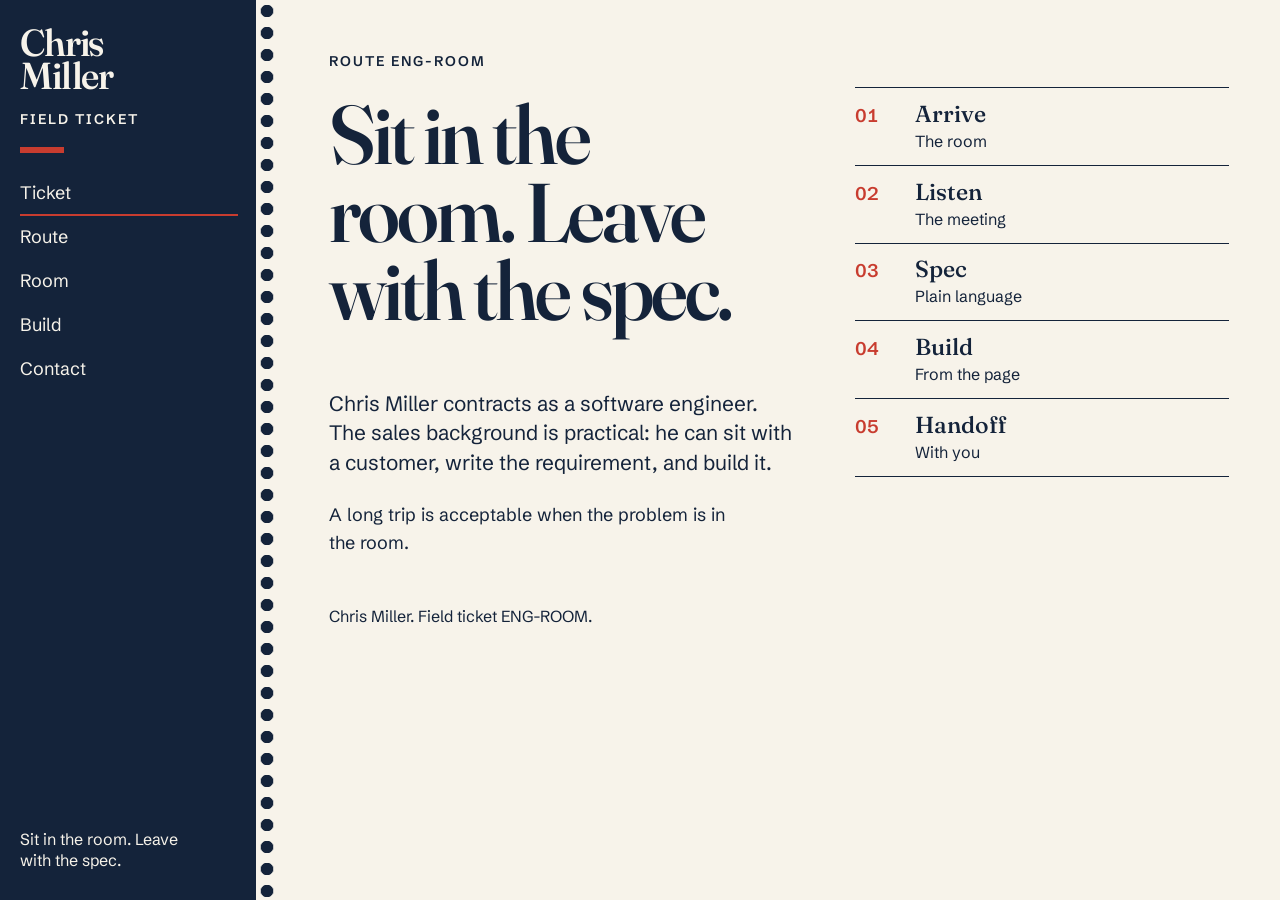
==== index.html @ 81f51521 "Add the field ticket site for Chris Miller. The engagement route is the spine: arrive, listen, spec," ====
<!DOCTYPE html>
<html lang="en">
<head>
  <meta charset="utf-8">
  <meta name="viewport" content="width=device-width, initial-scale=1">
  <title>Chris Miller, field ticket</title>
  <meta name="description" content="Chris Miller, software engineering contractor. Sit in the room. Leave with the spec.">
  <meta name="theme-color" content="#f7f3ea">
  <link rel="icon" href="favicon.svg" type="image/svg+xml">
  <link rel="preload" href="fonts/fraunces.woff2" as="font" type="font/woff2" crossorigin>
  <link rel="stylesheet" href="site.css">
  <script>document.documentElement.classList.add("js");</script>
</head>
<body>
  <a class="skip" href="#ticket-body">Skip to ticket</a>
  <div class="ticket">
    <header class="stub">
      <p class="carrier">Chris Miller</p>
      <button class="menu-button" type="button" data-menu aria-expanded="false" aria-controls="site-nav">Menu</button>
      <p class="ticket-class">Field ticket</p>
      <div class="route-mark" aria-hidden="true"></div>
      <nav id="site-nav" class="site-nav" data-nav aria-label="Pages">
        <a href="index.html" aria-current="page">Ticket</a>
        <a href="route.html">Route</a>
        <a href="room.html">Room</a>
        <a href="build.html">Build</a>
        <a href="contact.html">Contact</a>
      </nav>
      <p class="stub-foot">Sit in the room. Leave with the spec.</p>
    </header>
    <div class="perf" aria-hidden="true"></div>
    <main id="ticket-body" class="ticket-body" tabindex="-1">
      <div class="frame">
        <p class="kicker">Route ENG-ROOM</p>
        <div class="opening">
          <h1>Sit in the room. Leave with the spec.</h1>
          <p class="deck">Chris Miller contracts as a software engineer. The sales background is practical: he can sit with a customer, write the requirement, and build it.</p>
          <ol class="stops">
            <li>
              <a href="route.html#arrive">
                <span class="num">01</span>
                <span class="name">Arrive</span>
                <span class="where">The room</span>
              </a>
            </li>
            <li>
              <a href="route.html#listen">
                <span class="num">02</span>
                <span class="name">Listen</span>
                <span class="where">The meeting</span>
              </a>
            </li>
            <li>
              <a href="route.html#spec">
                <span class="num">03</span>
                <span class="name">Spec</span>
                <span class="where">Plain language</span>
              </a>
            </li>
            <li>
              <a href="route.html#build">
                <span class="num">04</span>
                <span class="name">Build</span>
                <span class="where">From the page</span>
              </a>
            </li>
            <li>
              <a href="route.html#handoff">
                <span class="num">05</span>
                <span class="name">Handoff</span>
                <span class="where">With you</span>
              </a>
            </li>
          </ol>
        </div>
        <p class="note">A long trip is acceptable when the problem is in the room.</p>
        <p class="end">Chris Miller. Field ticket ENG-ROOM.</p>
      </div>
    </main>
  </div>
  <script src="site.js"></script>
</body>
</html>
---- site.css ----
@font-face {
  font-family: "Fraunces";
  font-style: normal;
  font-weight: 500 600;
  font-display: swap;
  src: url("fonts/fraunces.woff2") format("woff2");
}

@font-face {
  font-family: "Schibsted Grotesk";
  font-style: normal;
  font-weight: 400 600;
  font-display: swap;
  src: url("fonts/schibsted-grotesk.woff2") format("woff2");
}

:root {
  --ink: #14233a;
  --paper: #f7f3ea;
  --signal: #c83c2f;
  --coupon: #efeadd;
  color-scheme: light;
}

*,
*::before,
*::after {
  box-sizing: border-box;
}

html {
  overflow-x: clip;
}

body {
  margin: 0;
  background: var(--paper);
  color: var(--ink);
  font-family: "Schibsted Grotesk", "Avenir Next", "Segoe UI", sans-serif;
  font-size: 1.125rem;
  font-weight: 400;
  line-height: 1.55;
}

:focus-visible {
  outline: 3px solid var(--signal);
  outline-offset: 3px;
}

::selection {
  background: var(--signal);
  color: var(--paper);
}

.skip {
  position: absolute;
  left: 0.75rem;
  top: 0.75rem;
  z-index: 4;
  transform: translateY(-150%);
  background: var(--paper);
  color: var(--ink);
  padding: 0.65rem 1rem;
  min-height: 44px;
}

.skip:focus {
  transform: translateY(0);
}

.ticket {
  display: grid;
  grid-template-columns: minmax(12.5rem, 16rem) 1.35rem minmax(0, 1fr);
  min-height: 100vh;
  min-height: 100dvh;
}

.stub {
  background: var(--ink);
  color: var(--paper);
  padding: 1.6rem 1.15rem 1.75rem 1.25rem;
  display: flex;
  flex-direction: column;
  min-width: 0;
}

.carrier {
  margin: 0;
  max-width: 6.2ch;
  font-family: Fraunces, "Iowan Old Style", Palatino, Georgia, serif;
  font-weight: 560;
  font-size: 2.35rem;
  line-height: 0.9;
  letter-spacing: -0.03em;
  font-variation-settings: "opsz" 72, "SOFT" 20, "WONK" 1;
}

.ticket-class {
  margin: 1rem 0 0;
  font-size: 0.875rem;
  font-weight: 600;
  letter-spacing: 0.14em;
  text-transform: uppercase;
}

/* Punches sit on the tear so the stub reads as a ticket, not a sidebar. */
.route-mark {
  width: 2.75rem;
  height: 0.4rem;
  margin: 1rem 0 1.15rem;
  background: var(--signal);
}

.menu-button {
  display: none;
  align-items: center;
  justify-content: center;
  min-height: 44px;
  min-width: 44px;
  padding: 0.4rem 0.85rem;
  border: 1px solid var(--paper);
  background: transparent;
  color: var(--paper);
  font: inherit;
  font-weight: 600;
  cursor: pointer;
}

.site-nav {
  display: flex;
  flex-direction: column;
}

.site-nav a {
  display: flex;
  align-items: center;
  min-height: 44px;
  color: var(--paper);
  text-decoration: none;
  border-bottom: 2px solid transparent;
}

.site-nav a:hover,
.site-nav a[aria-current="page"] {
  border-bottom-color: var(--signal);
}

.stub-foot {
  margin: auto 0 0;
  padding-top: 2rem;
  max-width: 18ch;
  font-size: 1rem;
  line-height: 1.35;
}

.perf {
  background-color: var(--paper);
  background-image: radial-gradient(circle at center, var(--ink) 6px, transparent 6.5px);
  background-size: 1.35rem 22px;
  background-repeat: repeat-y;
  background-position: center top;
}

.ticket-body {
  min-width: 0;
  padding: clamp(1.5rem, 4vw, 4.25rem);
}

.frame {
  max-width: 72rem;
}

.kicker {
  margin: 0 0 0.9rem;
  font-size: 0.875rem;
  font-weight: 600;
  letter-spacing: 0.14em;
  text-transform: uppercase;
}

h1,
h2,
.num,
.lines dt {
  font-family: Fraunces, "Iowan Old Style", Palatino, Georgia, serif;
  font-weight: 560;
  font-variation-settings: "opsz" 96, "SOFT" 30, "WONK" 1;
}

h1 {
  margin: 0;
  max-width: 12ch;
  font-size: clamp(2.8rem, 6.5vw, 6rem);
  line-height: 0.94;
  letter-spacing: -0.035em;
  text-wrap: balance;
}

h2 {
  margin: 0 0 0.65rem;
  font-size: clamp(2rem, 4vw, 3rem);
  line-height: 1;
  letter-spacing: -0.03em;
}

.deck,
.prose p,
.lines dd,
.field,
.end,
.brief-out p {
  max-width: 65ch;
}

.deck {
  margin: 1.25rem 0 0;
  max-width: 36ch;
  font-size: 1.3rem;
  line-height: 1.4;
}

.opening {
  display: grid;
  grid-template-columns: minmax(0, 1.15fr) minmax(15rem, 0.9fr);
  gap: 2rem 3rem;
  align-items: end;
}

.opening h1 {
  grid-column: 1;
  grid-row: 1;
}

.opening .deck {
  grid-column: 1;
  grid-row: 2;
}

.opening .stops {
  grid-column: 2;
  grid-row: 1 / span 2;
}

.stops,
.timetable,
.lines {
  list-style: none;
  margin: 0;
  padding: 0;
}

.stops {
  border-top: 1px solid var(--ink);
}

.stops a {
  display: grid;
  grid-template-columns: 3rem minmax(0, 1fr);
  gap: 0.15rem 0.75rem;
  align-items: baseline;
  min-height: 44px;
  padding: 0.8rem 0 0.7rem;
  border-bottom: 1px solid var(--ink);
  color: inherit;
  text-decoration: none;
}

.stops .where {
  grid-column: 2;
  font-size: 1rem;
}

.num {
  margin: 0;
  color: var(--signal);
  font-family: "Schibsted Grotesk", sans-serif;
  font-weight: 600;
  font-size: 1.15rem;
  line-height: 1;
  letter-spacing: 0.04em;
  font-variant-numeric: lining-nums tabular-nums;
  font-variation-settings: normal;
}

.stops .name,
.timetable h2 {
  font-family: Fraunces, Georgia, serif;
}

.stops .name {
  font-size: 1.45rem;
  line-height: 1.1;
}

.note {
  margin: 1.5rem 0 0;
  max-width: 36ch;
}

.prose {
  margin-top: 1.5rem;
}

.prose p {
  margin: 0 0 1rem;
}

.timetable {
  margin-top: 2.25rem;
}

.timetable li {
  display: grid;
  grid-template-columns: 4.25rem minmax(0, 65ch);
  gap: 0.4rem 1.25rem;
  padding: 1.6rem 0;
  border-top: 1px solid var(--ink);
  scroll-margin-top: 1rem;
}

.hint {
  margin: 0.85rem 0 0;
  max-width: 65ch;
}

.with-quote {
  display: grid;
  grid-template-columns: minmax(0, 62ch) minmax(12rem, 18rem);
  gap: 1.5rem 3rem;
  align-items: start;
  margin-top: 1.75rem;
}

blockquote {
  margin: 2rem 0 0;
  padding: 0;
}

blockquote p {
  margin: 0;
  max-width: 14ch;
  font-family: Fraunces, Georgia, serif;
  font-size: clamp(1.85rem, 3vw, 2.7rem);
  font-weight: 560;
  line-height: 1.02;
  letter-spacing: -0.03em;
  font-variation-settings: "opsz" 80, "SOFT" 40, "WONK" 1;
}

.lines {
  margin-top: 2rem;
}

.lines div {
  display: grid;
  grid-template-columns: 8rem minmax(0, 48ch);
  gap: 0.75rem 1.25rem;
  align-items: baseline;
  padding: 0.95rem 0;
  border-top: 1px solid var(--ink);
}

.lines dt {
  margin: 0;
  font-size: 1.65rem;
}

.lines dd {
  margin: 0;
}

.brief-form {
  margin-top: 1.75rem;
  max-width: 46rem;
  border-top: 1px solid var(--ink);
}

.field {
  display: grid;
  grid-template-columns: 8.5rem minmax(0, 1fr);
  gap: 0.65rem 1rem;
  align-items: end;
  padding: 0.85rem 0 0.35rem;
  border-bottom: 1px solid var(--ink);
}

.field label {
  font-weight: 600;
}

.field-block {
  align-items: start;
}

.field-block label {
  padding-top: 0.7rem;
}

input,
textarea {
  width: 100%;
  min-height: 44px;
  margin: 0;
  padding: 0.55rem 0;
  border: 0;
  border-radius: 0;
  background: transparent;
  color: inherit;
  font: inherit;
}

textarea {
  min-height: 8.5rem;
  resize: vertical;
}

.submit {
  margin-top: 1.25rem;
  min-height: 44px;
  padding: 0.7rem 1.15rem;
  border: 0;
  background: var(--ink);
  color: var(--paper);
  font: inherit;
  font-weight: 600;
  cursor: pointer;
}

.submit:hover {
  background: var(--signal);
  color: var(--paper);
}

.brief-out {
  margin-top: 2rem;
  max-width: 65ch;
}

.brief-out h2 {
  font-size: 2rem;
}

.brief-out pre {
  margin: 0.5rem 0 0;
  padding: 1rem 1.1rem;
  max-width: 100%;
  background: var(--coupon);
  white-space: pre-wrap;
  overflow-wrap: anywhere;
  font-family: "Schibsted Grotesk", sans-serif;
  font-size: 1.05rem;
  line-height: 1.45;
}

.brief-out a {
  display: inline-flex;
  align-items: center;
  min-height: 44px;
  color: inherit;
}

.end {
  margin: 3rem 0 0;
  font-size: 1rem;
}

[hidden] {
  display: none !important;
}

@media (max-width: 900px) {
  .opening,
  .with-quote {
    grid-template-columns: 1fr;
  }

  .opening h1,
  .opening .deck,
  .opening .stops {
    grid-column: 1;
    grid-row: auto;
  }

  blockquote {
    margin-top: 0.5rem;
  }
}

@media (max-width: 760px) {
  .ticket {
    grid-template-columns: minmax(0, 1fr);
    grid-template-rows: auto 1.25rem auto;
  }

  .stub {
    display: grid;
    grid-template-columns: minmax(0, 1fr) auto;
    column-gap: 0.75rem;
    align-items: center;
    padding: 1rem 1rem 0.85rem;
  }

  .carrier {
    grid-column: 1;
    grid-row: 1;
    max-width: none;
    font-size: 2rem;
  }

  .js .menu-button {
    display: inline-flex;
    grid-column: 2;
    grid-row: 1;
  }

  .ticket-class,
  .route-mark,
  .site-nav,
  .stub-foot {
    grid-column: 1 / -1;
  }

  .ticket-class {
    margin-top: 0.35rem;
  }

  .route-mark {
    margin: 0.7rem 0 0.35rem;
  }

  .stub-foot {
    margin: 0.35rem 0 0.2rem;
    padding-top: 0;
    max-width: 36ch;
  }

  .js .site-nav {
    display: none;
  }

  .js .site-nav.is-open {
    display: flex;
    padding-bottom: 0.4rem;
  }

  .perf {
    height: 1.25rem;
    background-repeat: repeat-x;
    background-size: 22px 1.25rem;
  }

  .ticket-body {
    padding: 1.35rem 1.1rem 3rem;
  }
}

@media (max-width: 560px) {
  .timetable li,
  .lines div,
  .field {
    grid-template-columns: minmax(0, 1fr);
  }

  .field label {
    padding-top: 0;
  }

  .field-block label {
    padding-top: 0;
  }
}

@media (prefers-reduced-motion: reduce) {
  *,
  *::before,
  *::after {
    animation-duration: 0.01ms !important;
    animation-iteration-count: 1 !important;
    transition-duration: 0.01ms !important;
    scroll-behavior: auto !important;
  }
}
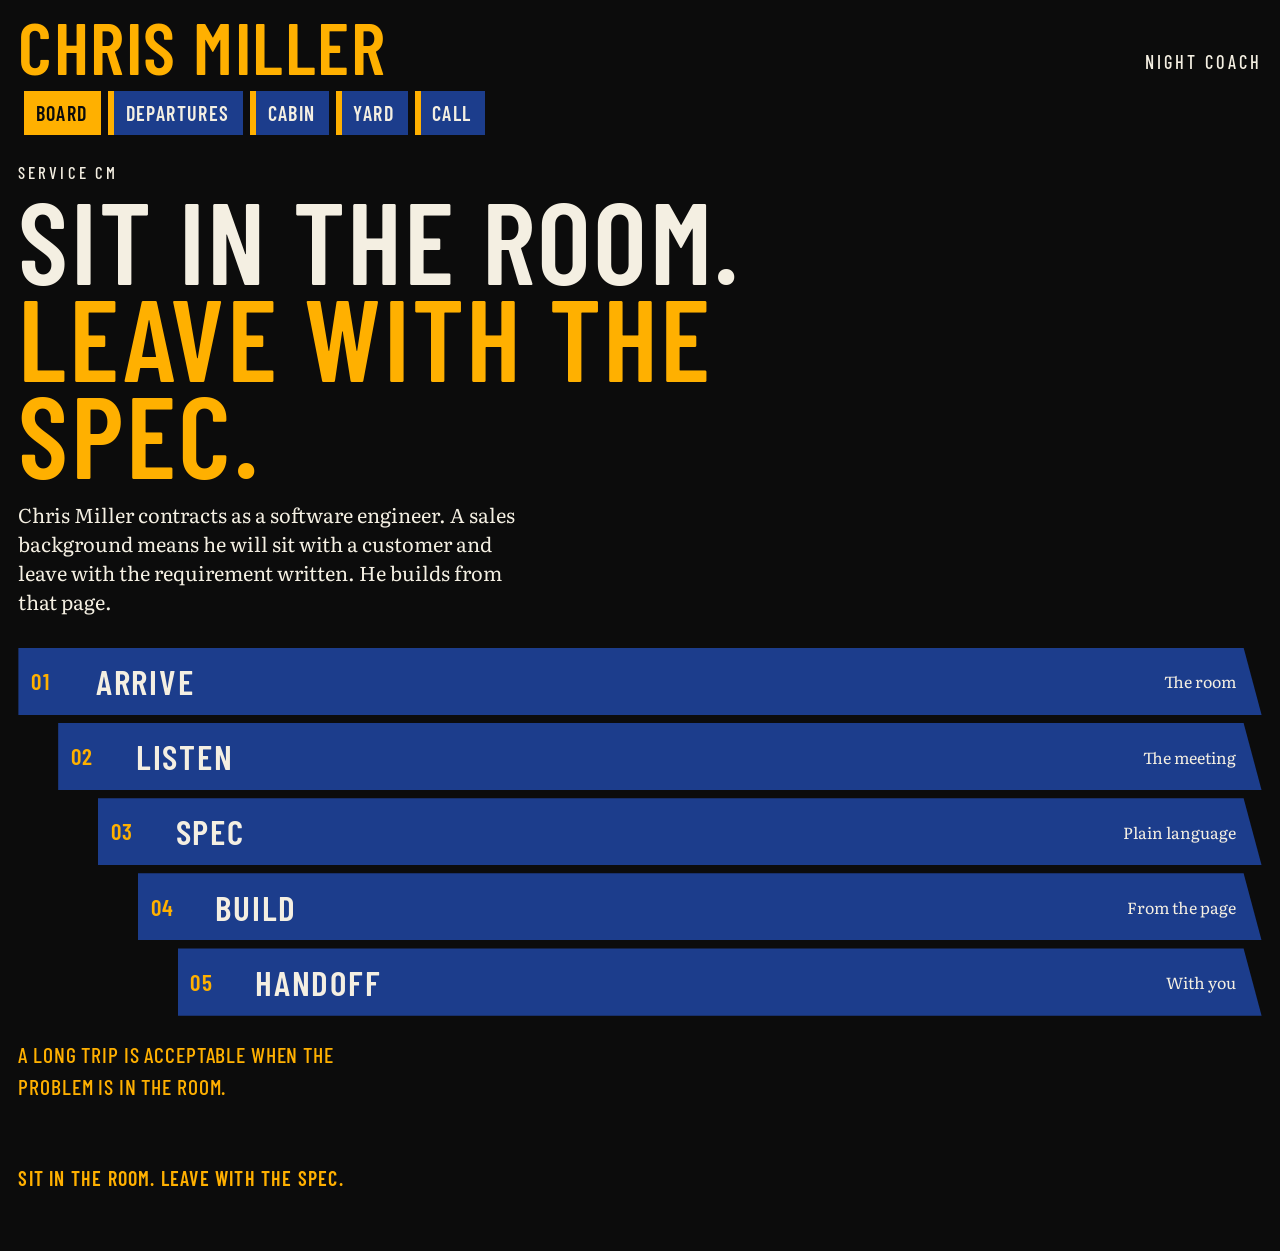
==== commit bd2a910d: "Replace the ticket with a night coach board. Sodium, cobalt, and black. The timetable steps on a dia" ====
--- a/index.html
+++ b/index.html
@@ -3,81 +3,79 @@
 <head>
   <meta charset="utf-8">
   <meta name="viewport" content="width=device-width, initial-scale=1">
-  <title>Chris Miller, field ticket</title>
+  <title>Chris Miller, night coach</title>
   <meta name="description" content="Chris Miller, software engineering contractor. Sit in the room. Leave with the spec.">
-  <meta name="theme-color" content="#f7f3ea">
+  <meta name="theme-color" content="#0c0c0c">
   <link rel="icon" href="favicon.svg" type="image/svg+xml">
-  <link rel="preload" href="fonts/fraunces.woff2" as="font" type="font/woff2" crossorigin>
+  <link rel="preload" href="fonts/barlow-condensed-600.woff2" as="font" type="font/woff2" crossorigin>
   <link rel="stylesheet" href="site.css">
   <script>document.documentElement.classList.add("js");</script>
 </head>
 <body>
-  <a class="skip" href="#ticket-body">Skip to ticket</a>
-  <div class="ticket">
-    <header class="stub">
-      <p class="carrier">Chris Miller</p>
+  <a class="skip" href="#board">Skip to the board</a>
+  <header class="blind">
+    <div class="blind-top">
+      <p class="operator">Chris Miller</p>
       <button class="menu-button" type="button" data-menu aria-expanded="false" aria-controls="site-nav">Menu</button>
-      <p class="ticket-class">Field ticket</p>
-      <div class="route-mark" aria-hidden="true"></div>
-      <nav id="site-nav" class="site-nav" data-nav aria-label="Pages">
-        <a href="index.html" aria-current="page">Ticket</a>
-        <a href="route.html">Route</a>
-        <a href="room.html">Room</a>
-        <a href="build.html">Build</a>
-        <a href="contact.html">Contact</a>
-      </nav>
-      <p class="stub-foot">Sit in the room. Leave with the spec.</p>
-    </header>
-    <div class="perf" aria-hidden="true"></div>
-    <main id="ticket-body" class="ticket-body" tabindex="-1">
-      <div class="frame">
-        <p class="kicker">Route ENG-ROOM</p>
-        <div class="opening">
-          <h1>Sit in the room. Leave with the spec.</h1>
-          <p class="deck">Chris Miller contracts as a software engineer. The sales background is practical: he can sit with a customer, write the requirement, and build it.</p>
-          <ol class="stops">
-            <li>
-              <a href="route.html#arrive">
-                <span class="num">01</span>
-                <span class="name">Arrive</span>
-                <span class="where">The room</span>
-              </a>
-            </li>
-            <li>
-              <a href="route.html#listen">
-                <span class="num">02</span>
-                <span class="name">Listen</span>
-                <span class="where">The meeting</span>
-              </a>
-            </li>
-            <li>
-              <a href="route.html#spec">
-                <span class="num">03</span>
-                <span class="name">Spec</span>
-                <span class="where">Plain language</span>
-              </a>
-            </li>
-            <li>
-              <a href="route.html#build">
-                <span class="num">04</span>
-                <span class="name">Build</span>
-                <span class="where">From the page</span>
-              </a>
-            </li>
-            <li>
-              <a href="route.html#handoff">
-                <span class="num">05</span>
-                <span class="name">Handoff</span>
-                <span class="where">With you</span>
-              </a>
-            </li>
-          </ol>
-        </div>
-        <p class="note">A long trip is acceptable when the problem is in the room.</p>
-        <p class="end">Chris Miller. Field ticket ENG-ROOM.</p>
-      </div>
-    </main>
-  </div>
+      <p class="coach">Night coach</p>
+    </div>
+    <nav id="site-nav" class="board-nav" data-nav aria-label="Pages">
+      <a href="index.html" aria-current="page">Board</a>
+      <a href="departures.html">Departures</a>
+      <a href="cabin.html">Cabin</a>
+      <a href="yard.html">Yard</a>
+      <a href="contact.html">Call</a>
+    </nav>
+  </header>
+  <main id="board" tabindex="-1">
+    <p class="service">Service CM</p>
+    <h1>
+      <span class="line">Sit in the room.</span>
+      <span class="line line-accent">Leave with the spec.</span>
+    </h1>
+    <p class="lead">Chris Miller contracts as a software engineer. A sales background means he will sit with a customer and leave with the requirement written. He builds from that page.</p>
+    <ol class="runs">
+      <li>
+        <a href="departures.html#arrive">
+          <span class="num">01</span>
+          <span class="name">Arrive</span>
+          <span class="where">The room</span>
+        </a>
+      </li>
+      <li>
+        <a href="departures.html#listen">
+          <span class="num">02</span>
+          <span class="name">Listen</span>
+          <span class="where">The meeting</span>
+        </a>
+      </li>
+      <li>
+        <a href="departures.html#spec">
+          <span class="num">03</span>
+          <span class="name">Spec</span>
+          <span class="where">Plain language</span>
+        </a>
+      </li>
+      <li>
+        <a href="departures.html#build">
+          <span class="num">04</span>
+          <span class="name">Build</span>
+          <span class="where">From the page</span>
+        </a>
+      </li>
+      <li>
+        <a href="departures.html#handoff">
+          <span class="num">05</span>
+          <span class="name">Handoff</span>
+          <span class="where">With you</span>
+        </a>
+      </li>
+    </ol>
+    <p class="aside-note">A long trip is acceptable when the problem is in the room.</p>
+  </main>
+  <footer class="colophon">
+    <p>Sit in the room. Leave with the spec.</p>
+  </footer>
   <script src="site.js"></script>
 </body>
 </html>
--- a/site.css
+++ b/site.css
@@ -1,25 +1,33 @@
 @font-face {
-  font-family: "Fraunces";
+  font-family: "Barlow Condensed";
   font-style: normal;
-  font-weight: 500 600;
+  font-weight: 500;
   font-display: swap;
-  src: url("fonts/fraunces.woff2") format("woff2");
+  src: url("fonts/barlow-condensed-500.woff2") format("woff2");
 }
 
 @font-face {
-  font-family: "Schibsted Grotesk";
+  font-family: "Barlow Condensed";
+  font-style: normal;
+  font-weight: 600;
+  font-display: swap;
+  src: url("fonts/barlow-condensed-600.woff2") format("woff2");
+}
+
+@font-face {
+  font-family: "Literata";
   font-style: normal;
   font-weight: 400 600;
   font-display: swap;
-  src: url("fonts/schibsted-grotesk.woff2") format("woff2");
+  src: url("fonts/literata.woff2") format("woff2");
 }
 
 :root {
-  --ink: #14233a;
-  --paper: #f7f3ea;
-  --signal: #c83c2f;
-  --coupon: #efeadd;
-  color-scheme: light;
+  --black: #0c0c0c;
+  --sodium: #ffb000;
+  --cobalt: #1c3d8c;
+  --cream: #f4efe2;
+  color-scheme: dark;
 }
 
 *,
@@ -34,22 +42,21 @@
 
 body {
   margin: 0;
-  background: var(--paper);
-  color: var(--ink);
-  font-family: "Schibsted Grotesk", "Avenir Next", "Segoe UI", sans-serif;
-  font-size: 1.125rem;
-  font-weight: 400;
-  line-height: 1.55;
+  background: var(--black);
+  color: var(--cream);
+  font-family: Literata, "Iowan Old Style", Palatino, Georgia, serif;
+  font-size: 1.15rem;
+  line-height: 1.5;
 }
 
 :focus-visible {
-  outline: 3px solid var(--signal);
+  outline: 3px solid var(--sodium);
   outline-offset: 3px;
 }
 
 ::selection {
-  background: var(--signal);
-  color: var(--paper);
+  background: var(--sodium);
+  color: var(--black);
 }
 
 .skip {
@@ -58,396 +65,409 @@
   top: 0.75rem;
   z-index: 4;
   transform: translateY(-150%);
-  background: var(--paper);
-  color: var(--ink);
+  min-height: 44px;
   padding: 0.65rem 1rem;
-  min-height: 44px;
+  background: var(--sodium);
+  color: var(--black);
+  font-family: "Barlow Condensed", "Arial Narrow", sans-serif;
+  font-weight: 600;
+  letter-spacing: 0.06em;
+  text-transform: uppercase;
 }
 
 .skip:focus {
-  transform: translateY(0);
-}
-
-.ticket {
+  transform: none;
+}
+
+.blind-top {
   display: grid;
-  grid-template-columns: minmax(12.5rem, 16rem) 1.35rem minmax(0, 1fr);
-  min-height: 100vh;
-  min-height: 100dvh;
-}
-
-.stub {
-  background: var(--ink);
-  color: var(--paper);
-  padding: 1.6rem 1.15rem 1.75rem 1.25rem;
-  display: flex;
-  flex-direction: column;
-  min-width: 0;
-}
-
-.carrier {
-  margin: 0;
-  max-width: 6.2ch;
-  font-family: Fraunces, "Iowan Old Style", Palatino, Georgia, serif;
-  font-weight: 560;
-  font-size: 2.35rem;
-  line-height: 0.9;
-  letter-spacing: -0.03em;
-  font-variation-settings: "opsz" 72, "SOFT" 20, "WONK" 1;
-}
-
-.ticket-class {
-  margin: 1rem 0 0;
-  font-size: 0.875rem;
-  font-weight: 600;
-  letter-spacing: 0.14em;
-  text-transform: uppercase;
-}
-
-/* Punches sit on the tear so the stub reads as a ticket, not a sidebar. */
-.route-mark {
-  width: 2.75rem;
-  height: 0.4rem;
-  margin: 1rem 0 1.15rem;
-  background: var(--signal);
+  grid-template-columns: minmax(0, 1fr) auto;
+  align-items: end;
+  gap: 0.35rem 1rem;
+  padding: 1rem 1.15rem 0;
+}
+
+.operator {
+  margin: 0;
+  grid-column: 1;
+  grid-row: 1;
+  color: var(--sodium);
+  font-family: "Barlow Condensed", "Arial Narrow", sans-serif;
+  font-weight: 600;
+  font-size: clamp(2.4rem, 7vw, 4.6rem);
+  line-height: 0.82;
+  letter-spacing: 0.02em;
+  text-transform: uppercase;
+}
+
+.coach {
+  margin: 0;
+  grid-column: 2;
+  grid-row: 1;
+  color: var(--cream);
+  font-family: "Barlow Condensed", "Arial Narrow", sans-serif;
+  font-weight: 500;
+  font-size: 1.15rem;
+  letter-spacing: 0.16em;
+  text-transform: uppercase;
 }
 
 .menu-button {
   display: none;
   align-items: center;
   justify-content: center;
+  min-width: 44px;
   min-height: 44px;
-  min-width: 44px;
-  padding: 0.4rem 0.85rem;
-  border: 1px solid var(--paper);
-  background: transparent;
-  color: var(--paper);
-  font: inherit;
-  font-weight: 600;
+  padding: 0.35rem 0.8rem;
+  border: 2px solid var(--sodium);
+  background: var(--black);
+  color: var(--sodium);
+  font-family: "Barlow Condensed", "Arial Narrow", sans-serif;
+  font-size: 1.2rem;
+  font-weight: 600;
+  letter-spacing: 0.08em;
+  text-transform: uppercase;
   cursor: pointer;
 }
 
-.site-nav {
+.board-nav {
+  display: flex;
+  flex-wrap: wrap;
+  gap: 0.45rem;
+  padding: 0.9rem 1.15rem 0;
+}
+
+.board-nav a {
+  display: inline-flex;
+  align-items: center;
+  min-height: 44px;
+  padding: 0.3rem 0.85rem 0.3rem 0.7rem;
+  border-left: 6px solid var(--sodium);
+  background: var(--cobalt);
+  color: var(--cream);
+  font-family: "Barlow Condensed", "Arial Narrow", sans-serif;
+  font-size: 1.25rem;
+  font-weight: 600;
+  letter-spacing: 0.07em;
+  text-decoration: none;
+  text-transform: uppercase;
+}
+
+.board-nav a[aria-current="page"] {
+  background: var(--sodium);
+  color: var(--black);
+  border-left-color: var(--black);
+}
+
+#board {
+  padding: 1.6rem 1.15rem 2.5rem;
+  min-width: 0;
+}
+
+.service {
+  margin: 0 0 0.35rem;
+  color: var(--cream);
+  font-family: "Barlow Condensed", "Arial Narrow", sans-serif;
+  font-size: 1.05rem;
+  font-weight: 500;
+  letter-spacing: 0.18em;
+  text-transform: uppercase;
+}
+
+h1,
+h2,
+.bar,
+.shift h2 {
+  font-family: "Barlow Condensed", "Arial Narrow", sans-serif;
+  font-weight: 600;
+  letter-spacing: 0.02em;
+  text-transform: uppercase;
+}
+
+h1 {
+  margin: 0;
+  max-width: 14ch;
+  color: var(--cream);
+  font-size: clamp(3.3rem, 9vw, 7.2rem);
+  line-height: 0.84;
+}
+
+h1 .line {
+  display: block;
+}
+
+h1 .line-accent {
+  color: var(--sodium);
+}
+
+.lead,
+.leg p,
+.panel p,
+.shift p,
+.holds dd,
+.hint,
+.brief-out p {
+  max-width: 65ch;
+}
+
+.lead {
+  margin: 1.15rem 0 0;
+  max-width: 42ch;
+  font-size: 1.25rem;
+  line-height: 1.45;
+}
+
+/* Each run steps right so the board reads as a diagonal timetable. */
+.runs {
+  list-style: none;
+  margin: 2rem 0 0;
+  padding: 0;
+}
+
+.runs li {
+  width: calc(100% - var(--step) * 3.2%);
+  margin: 0 0 0.5rem calc(var(--step) * 3.2%);
+}
+
+.runs li:nth-child(1) { --step: 0; }
+.runs li:nth-child(2) { --step: 1; }
+.runs li:nth-child(3) { --step: 2; }
+.runs li:nth-child(4) { --step: 3; }
+.runs li:nth-child(5) { --step: 4; }
+
+.runs a {
+  display: grid;
+  grid-template-columns: 3.2rem minmax(0, 1fr) auto;
+  gap: 0.35rem 0.85rem;
+  align-items: center;
+  min-height: 52px;
+  padding: 0.45rem 1.6rem 0.45rem 0.8rem;
+  background: var(--cobalt);
+  color: var(--cream);
+  text-decoration: none;
+  clip-path: polygon(0 0, calc(100% - 18px) 0, 100% 100%, 0 100%);
+}
+
+.runs .num,
+.bar .num {
+  color: var(--sodium);
+  font-family: "Barlow Condensed", "Arial Narrow", sans-serif;
+  font-weight: 600;
+  font-size: 1.45rem;
+  letter-spacing: 0.06em;
+}
+
+.runs .name {
+  font-family: "Barlow Condensed", "Arial Narrow", sans-serif;
+  font-size: clamp(1.6rem, 3vw, 2.2rem);
+  font-weight: 600;
+  letter-spacing: 0.05em;
+  text-transform: uppercase;
+}
+
+.runs .where {
+  font-family: Literata, Georgia, serif;
+  font-size: 1rem;
+  text-transform: none;
+  letter-spacing: 0;
+}
+
+.aside-note {
+  margin: 1.4rem 0 0;
+  max-width: 36ch;
+  color: var(--sodium);
+  font-family: "Barlow Condensed", "Arial Narrow", sans-serif;
+  font-size: 1.35rem;
+  letter-spacing: 0.04em;
+  text-transform: uppercase;
+}
+
+.legs {
+  margin-top: 1.8rem;
+}
+
+.leg {
+  margin-bottom: 1.6rem;
+}
+
+.bar {
+  display: flex;
+  align-items: center;
+  gap: 0.8rem;
+  width: calc(100% - var(--step) * 2.25rem);
+  min-height: 52px;
+  margin: 0 0 0.75rem calc(var(--step) * 2.25rem);
+  padding: 0.35rem 1.4rem 0.35rem 0.85rem;
+  background: var(--cobalt);
+  color: var(--cream);
+  font-size: clamp(2rem, 4vw, 3rem);
+  line-height: 0.9;
+  clip-path: polygon(0 0, calc(100% - 16px) 0, 100% 100%, 0 100%);
+}
+
+.leg:nth-child(1) { --step: 0; }
+.leg:nth-child(2) { --step: 1; }
+.leg:nth-child(3) { --step: 2; }
+.leg:nth-child(4) { --step: 3; }
+.leg:nth-child(5) { --step: 4; }
+
+.leg p,
+.panel p,
+.shift p {
+  margin: 0;
+}
+
+.leg p + p,
+.panel p + p,
+.shift p + p {
+  margin-top: 0.85rem;
+}
+
+.panel {
+  max-width: 68ch;
+  margin: 1.4rem 10vw 0 0;
+  padding: 1.2rem 1.2rem 1.35rem;
+  background: var(--cobalt);
+}
+
+.subhead {
+  margin: 2rem 0 0.4rem;
+  color: var(--sodium);
+  font-size: clamp(2rem, 4vw, 3rem);
+  line-height: 0.9;
+}
+
+.holds {
+  margin: 0.4rem 0 0;
+}
+
+.holds div {
+  display: grid;
+  grid-template-columns: 8.5rem minmax(0, 48ch);
+  gap: 0.6rem 1rem;
+  align-items: baseline;
+  margin-left: calc(var(--n) * 0.45rem);
+  padding: 0.75rem 0;
+  border-top: 2px solid var(--sodium);
+}
+
+.holds div:nth-child(1) { --n: 0; }
+.holds div:nth-child(2) { --n: 1; }
+.holds div:nth-child(3) { --n: 2; }
+.holds div:nth-child(4) { --n: 3; }
+
+.holds dt {
+  margin: 0;
+  color: var(--sodium);
+  font-family: "Barlow Condensed", "Arial Narrow", sans-serif;
+  font-size: 1.7rem;
+  font-weight: 600;
+  letter-spacing: 0.05em;
+  text-transform: uppercase;
+}
+
+.holds dd {
+  margin: 0;
+}
+
+.yard {
+  display: grid;
+  grid-template-columns: minmax(0, 62ch) minmax(0, 62ch);
+  gap: 2rem 3rem;
+  align-items: start;
+  margin-top: 1.6rem;
+}
+
+.shift h2 {
+  margin: 0 0 0.55rem;
+  color: var(--sodium);
+  font-size: clamp(3rem, 7vw, 5.4rem);
+  line-height: 0.84;
+}
+
+.shift-late {
+  margin-top: 3.5rem;
+}
+
+.brief-form {
+  max-width: 38rem;
+  margin-top: 1.5rem;
+}
+
+.field {
   display: flex;
   flex-direction: column;
-}
-
-.site-nav a {
-  display: flex;
-  align-items: center;
-  min-height: 44px;
-  color: var(--paper);
-  text-decoration: none;
-  border-bottom: 2px solid transparent;
-}
-
-.site-nav a:hover,
-.site-nav a[aria-current="page"] {
-  border-bottom-color: var(--signal);
-}
-
-.stub-foot {
-  margin: auto 0 0;
-  padding-top: 2rem;
-  max-width: 18ch;
-  font-size: 1rem;
-  line-height: 1.35;
-}
-
-.perf {
-  background-color: var(--paper);
-  background-image: radial-gradient(circle at center, var(--ink) 6px, transparent 6.5px);
-  background-size: 1.35rem 22px;
-  background-repeat: repeat-y;
-  background-position: center top;
-}
-
-.ticket-body {
-  min-width: 0;
-  padding: clamp(1.5rem, 4vw, 4.25rem);
-}
-
-.frame {
-  max-width: 72rem;
-}
-
-.kicker {
-  margin: 0 0 0.9rem;
-  font-size: 0.875rem;
-  font-weight: 600;
-  letter-spacing: 0.14em;
-  text-transform: uppercase;
-}
-
-h1,
-h2,
-.num,
-.lines dt {
-  font-family: Fraunces, "Iowan Old Style", Palatino, Georgia, serif;
-  font-weight: 560;
-  font-variation-settings: "opsz" 96, "SOFT" 30, "WONK" 1;
-}
-
-h1 {
-  margin: 0;
-  max-width: 12ch;
-  font-size: clamp(2.8rem, 6.5vw, 6rem);
-  line-height: 0.94;
-  letter-spacing: -0.035em;
-  text-wrap: balance;
-}
-
-h2 {
-  margin: 0 0 0.65rem;
-  font-size: clamp(2rem, 4vw, 3rem);
-  line-height: 1;
-  letter-spacing: -0.03em;
-}
-
-.deck,
-.prose p,
-.lines dd,
-.field,
-.end,
-.brief-out p {
-  max-width: 65ch;
-}
-
-.deck {
-  margin: 1.25rem 0 0;
-  max-width: 36ch;
-  font-size: 1.3rem;
-  line-height: 1.4;
-}
-
-.opening {
-  display: grid;
-  grid-template-columns: minmax(0, 1.15fr) minmax(15rem, 0.9fr);
-  gap: 2rem 3rem;
-  align-items: end;
-}
-
-.opening h1 {
-  grid-column: 1;
-  grid-row: 1;
-}
-
-.opening .deck {
-  grid-column: 1;
-  grid-row: 2;
-}
-
-.opening .stops {
-  grid-column: 2;
-  grid-row: 1 / span 2;
-}
-
-.stops,
-.timetable,
-.lines {
-  list-style: none;
-  margin: 0;
-  padding: 0;
-}
-
-.stops {
-  border-top: 1px solid var(--ink);
-}
-
-.stops a {
-  display: grid;
-  grid-template-columns: 3rem minmax(0, 1fr);
-  gap: 0.15rem 0.75rem;
-  align-items: baseline;
-  min-height: 44px;
-  padding: 0.8rem 0 0.7rem;
-  border-bottom: 1px solid var(--ink);
-  color: inherit;
-  text-decoration: none;
-}
-
-.stops .where {
-  grid-column: 2;
-  font-size: 1rem;
-}
-
-.num {
-  margin: 0;
-  color: var(--signal);
-  font-family: "Schibsted Grotesk", sans-serif;
-  font-weight: 600;
-  font-size: 1.15rem;
-  line-height: 1;
-  letter-spacing: 0.04em;
-  font-variant-numeric: lining-nums tabular-nums;
-  font-variation-settings: normal;
-}
-
-.stops .name,
-.timetable h2 {
-  font-family: Fraunces, Georgia, serif;
-}
-
-.stops .name {
-  font-size: 1.45rem;
-  line-height: 1.1;
-}
-
-.note {
-  margin: 1.5rem 0 0;
-  max-width: 36ch;
-}
-
-.prose {
-  margin-top: 1.5rem;
-}
-
-.prose p {
-  margin: 0 0 1rem;
-}
-
-.timetable {
-  margin-top: 2.25rem;
-}
-
-.timetable li {
-  display: grid;
-  grid-template-columns: 4.25rem minmax(0, 65ch);
-  gap: 0.4rem 1.25rem;
-  padding: 1.6rem 0;
-  border-top: 1px solid var(--ink);
-  scroll-margin-top: 1rem;
-}
-
-.hint {
-  margin: 0.85rem 0 0;
-  max-width: 65ch;
-}
-
-.with-quote {
-  display: grid;
-  grid-template-columns: minmax(0, 62ch) minmax(12rem, 18rem);
-  gap: 1.5rem 3rem;
-  align-items: start;
-  margin-top: 1.75rem;
-}
-
-blockquote {
-  margin: 2rem 0 0;
-  padding: 0;
-}
-
-blockquote p {
-  margin: 0;
-  max-width: 14ch;
-  font-family: Fraunces, Georgia, serif;
-  font-size: clamp(1.85rem, 3vw, 2.7rem);
-  font-weight: 560;
-  line-height: 1.02;
-  letter-spacing: -0.03em;
-  font-variation-settings: "opsz" 80, "SOFT" 40, "WONK" 1;
-}
-
-.lines {
-  margin-top: 2rem;
-}
-
-.lines div {
-  display: grid;
-  grid-template-columns: 8rem minmax(0, 48ch);
-  gap: 0.75rem 1.25rem;
-  align-items: baseline;
-  padding: 0.95rem 0;
-  border-top: 1px solid var(--ink);
-}
-
-.lines dt {
-  margin: 0;
-  font-size: 1.65rem;
-}
-
-.lines dd {
-  margin: 0;
-}
-
-.brief-form {
-  margin-top: 1.75rem;
-  max-width: 46rem;
-  border-top: 1px solid var(--ink);
-}
-
-.field {
-  display: grid;
-  grid-template-columns: 8.5rem minmax(0, 1fr);
-  gap: 0.65rem 1rem;
-  align-items: end;
-  padding: 0.85rem 0 0.35rem;
-  border-bottom: 1px solid var(--ink);
+  gap: 0.2rem;
+  margin-bottom: 1rem;
 }
 
 .field label {
-  font-weight: 600;
-}
-
-.field-block {
-  align-items: start;
-}
-
-.field-block label {
-  padding-top: 0.7rem;
+  color: var(--sodium);
+  font-family: "Barlow Condensed", "Arial Narrow", sans-serif;
+  font-size: 1.2rem;
+  font-weight: 600;
+  letter-spacing: 0.08em;
+  text-transform: uppercase;
 }
 
 input,
 textarea {
   width: 100%;
   min-height: 44px;
-  margin: 0;
-  padding: 0.55rem 0;
+  padding: 0.45rem 0;
   border: 0;
+  border-bottom: 2px solid var(--sodium);
   border-radius: 0;
   background: transparent;
-  color: inherit;
+  color: var(--cream);
   font: inherit;
 }
 
 textarea {
-  min-height: 8.5rem;
+  min-height: 8rem;
   resize: vertical;
 }
 
+.hint {
+  margin: 0 0 0.4rem;
+}
+
 .submit {
-  margin-top: 1.25rem;
   min-height: 44px;
-  padding: 0.7rem 1.15rem;
+  margin-top: 0.4rem;
+  padding: 0.45rem 1rem;
   border: 0;
-  background: var(--ink);
-  color: var(--paper);
-  font: inherit;
-  font-weight: 600;
+  background: var(--sodium);
+  color: var(--black);
+  font-family: "Barlow Condensed", "Arial Narrow", sans-serif;
+  font-size: 1.35rem;
+  font-weight: 600;
+  letter-spacing: 0.07em;
+  text-transform: uppercase;
   cursor: pointer;
 }
 
-.submit:hover {
-  background: var(--signal);
-  color: var(--paper);
-}
-
 .brief-out {
-  margin-top: 2rem;
   max-width: 65ch;
+  margin-top: 1.6rem;
 }
 
 .brief-out h2 {
-  font-size: 2rem;
+  margin: 0 0 0.4rem;
+  color: var(--sodium);
+  font-size: 2.4rem;
+  line-height: 0.9;
 }
 
 .brief-out pre {
-  margin: 0.5rem 0 0;
-  padding: 1rem 1.1rem;
+  margin: 0.4rem 0 0;
+  padding: 1rem;
   max-width: 100%;
-  background: var(--coupon);
+  background: var(--cobalt);
+  color: var(--cream);
   white-space: pre-wrap;
   overflow-wrap: anywhere;
-  font-family: "Schibsted Grotesk", sans-serif;
+  font-family: Literata, Georgia, serif;
   font-size: 1.05rem;
   line-height: 1.45;
 }
@@ -456,117 +476,80 @@
   display: inline-flex;
   align-items: center;
   min-height: 44px;
-  color: inherit;
-}
-
-.end {
-  margin: 3rem 0 0;
-  font-size: 1rem;
+  color: var(--sodium);
+}
+
+.colophon {
+  margin: 0;
+  padding: 0 1.15rem 2.4rem;
+  color: var(--sodium);
+  font-family: "Barlow Condensed", "Arial Narrow", sans-serif;
+  font-size: 1.25rem;
+  font-weight: 600;
+  letter-spacing: 0.06em;
+  text-transform: uppercase;
 }
 
 [hidden] {
   display: none !important;
 }
 
-@media (max-width: 900px) {
-  .opening,
-  .with-quote {
-    grid-template-columns: 1fr;
-  }
-
-  .opening h1,
-  .opening .deck,
-  .opening .stops {
-    grid-column: 1;
-    grid-row: auto;
-  }
-
-  blockquote {
+@media (max-width: 860px) {
+  .yard {
+    grid-template-columns: minmax(0, 1fr);
+  }
+
+  .shift-late {
     margin-top: 0.5rem;
   }
-}
-
-@media (max-width: 760px) {
-  .ticket {
-    grid-template-columns: minmax(0, 1fr);
-    grid-template-rows: auto 1.25rem auto;
-  }
-
-  .stub {
-    display: grid;
-    grid-template-columns: minmax(0, 1fr) auto;
-    column-gap: 0.75rem;
-    align-items: center;
-    padding: 1rem 1rem 0.85rem;
-  }
-
-  .carrier {
-    grid-column: 1;
-    grid-row: 1;
-    max-width: none;
-    font-size: 2rem;
-  }
-
+
+  .coach {
+    grid-column: 1 / -1;
+    grid-row: 2;
+  }
+}
+
+@media (max-width: 720px) {
   .js .menu-button {
     display: inline-flex;
     grid-column: 2;
     grid-row: 1;
   }
 
-  .ticket-class,
-  .route-mark,
-  .site-nav,
-  .stub-foot {
-    grid-column: 1 / -1;
-  }
-
-  .ticket-class {
-    margin-top: 0.35rem;
-  }
-
-  .route-mark {
-    margin: 0.7rem 0 0.35rem;
-  }
-
-  .stub-foot {
-    margin: 0.35rem 0 0.2rem;
-    padding-top: 0;
-    max-width: 36ch;
-  }
-
-  .js .site-nav {
+  .js .board-nav {
     display: none;
-  }
-
-  .js .site-nav.is-open {
+    padding-top: 0.7rem;
+  }
+
+  .js .board-nav.is-open {
     display: flex;
-    padding-bottom: 0.4rem;
-  }
-
-  .perf {
-    height: 1.25rem;
-    background-repeat: repeat-x;
-    background-size: 22px 1.25rem;
-  }
-
-  .ticket-body {
-    padding: 1.35rem 1.1rem 3rem;
-  }
-}
-
-@media (max-width: 560px) {
-  .timetable li,
-  .lines div,
-  .field {
+    flex-direction: column;
+  }
+
+  .board-nav a {
+    width: 100%;
+  }
+
+  .runs a {
+    grid-template-columns: 2.6rem minmax(0, 1fr);
+  }
+
+  .runs .where {
+    grid-column: 2;
+  }
+
+  .panel {
+    margin-right: 0;
+  }
+
+  .bar {
+    width: calc(100% - var(--step) * 0.55rem);
+    margin-left: calc(var(--step) * 0.55rem);
+  }
+
+  .holds div {
     grid-template-columns: minmax(0, 1fr);
-  }
-
-  .field label {
-    padding-top: 0;
-  }
-
-  .field-block label {
-    padding-top: 0;
+    margin-left: calc(var(--n) * 0.3rem);
   }
 }
 
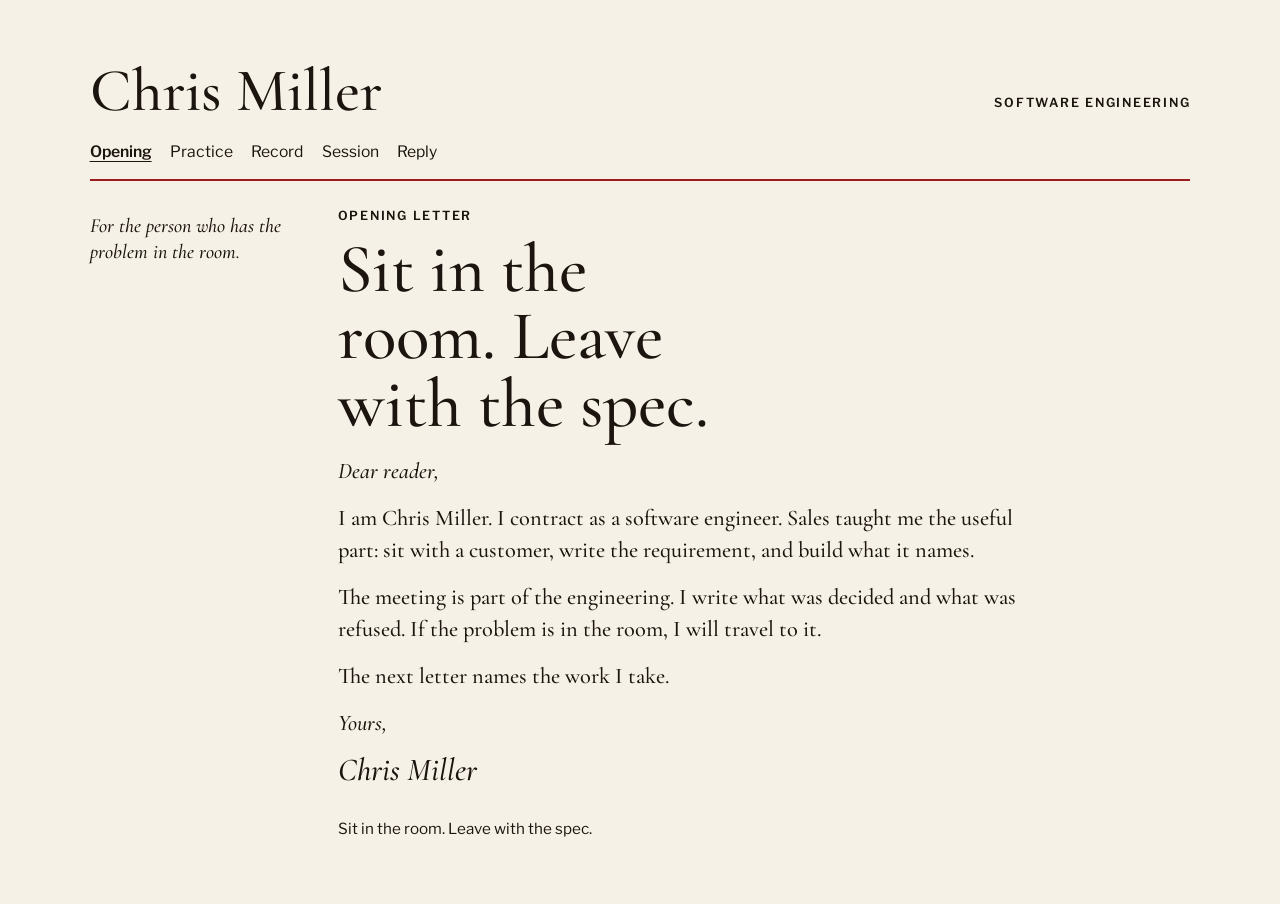
==== commit 55d865e9: "Replace the ticket with hotel stationery. Wide margins, one red rule, and a letter on each page." ====
--- a/index.html
+++ b/index.html
@@ -3,79 +3,47 @@
 <head>
   <meta charset="utf-8">
   <meta name="viewport" content="width=device-width, initial-scale=1">
-  <title>Chris Miller, night coach</title>
+  <title>Chris Miller, a letter</title>
   <meta name="description" content="Chris Miller, software engineering contractor. Sit in the room. Leave with the spec.">
-  <meta name="theme-color" content="#0c0c0c">
+  <meta name="theme-color" content="#f6f1e6">
   <link rel="icon" href="favicon.svg" type="image/svg+xml">
-  <link rel="preload" href="fonts/barlow-condensed-600.woff2" as="font" type="font/woff2" crossorigin>
+  <link rel="preload" href="fonts/cormorant.woff2" as="font" type="font/woff2" crossorigin>
   <link rel="stylesheet" href="site.css">
   <script>document.documentElement.classList.add("js");</script>
 </head>
 <body>
-  <a class="skip" href="#board">Skip to the board</a>
-  <header class="blind">
-    <div class="blind-top">
-      <p class="operator">Chris Miller</p>
+  <a class="skip" href="#letter">Skip to the letter</a>
+  <div class="sheet">
+    <header class="letterhead">
+      <p class="name">Chris Miller</p>
       <button class="menu-button" type="button" data-menu aria-expanded="false" aria-controls="site-nav">Menu</button>
-      <p class="coach">Night coach</p>
+      <p class="trade">Software engineering</p>
+      <nav id="site-nav" class="letter-nav" data-nav aria-label="Pages">
+        <a href="index.html" aria-current="page">Opening</a>
+        <a href="practice.html">Practice</a>
+        <a href="record.html">Record</a>
+        <a href="session.html">Session</a>
+        <a href="contact.html">Reply</a>
+      </nav>
+    </header>
+    <hr class="rule">
+    <div class="spread">
+      <aside class="margin-note">
+        <p>For the person who has the problem in the room.</p>
+      </aside>
+      <article id="letter" class="letter" tabindex="-1">
+        <p class="dateline">Opening letter</p>
+        <h1>Sit in the room. Leave with the spec.</h1>
+        <p class="salutation">Dear reader,</p>
+        <p>I am Chris Miller. I contract as a software engineer. Sales taught me the useful part: sit with a customer, write the requirement, and build what it names.</p>
+        <p>The meeting is part of the engineering. I write what was decided and what was refused. If the problem is in the room, I will travel to it.</p>
+        <p>The next letter names the work I take.</p>
+        <p class="close">Yours,</p>
+        <p class="sign">Chris Miller</p>
+        <p class="colophon">Sit in the room. Leave with the spec.</p>
+      </article>
     </div>
-    <nav id="site-nav" class="board-nav" data-nav aria-label="Pages">
-      <a href="index.html" aria-current="page">Board</a>
-      <a href="departures.html">Departures</a>
-      <a href="cabin.html">Cabin</a>
-      <a href="yard.html">Yard</a>
-      <a href="contact.html">Call</a>
-    </nav>
-  </header>
-  <main id="board" tabindex="-1">
-    <p class="service">Service CM</p>
-    <h1>
-      <span class="line">Sit in the room.</span>
-      <span class="line line-accent">Leave with the spec.</span>
-    </h1>
-    <p class="lead">Chris Miller contracts as a software engineer. A sales background means he will sit with a customer and leave with the requirement written. He builds from that page.</p>
-    <ol class="runs">
-      <li>
-        <a href="departures.html#arrive">
-          <span class="num">01</span>
-          <span class="name">Arrive</span>
-          <span class="where">The room</span>
-        </a>
-      </li>
-      <li>
-        <a href="departures.html#listen">
-          <span class="num">02</span>
-          <span class="name">Listen</span>
-          <span class="where">The meeting</span>
-        </a>
-      </li>
-      <li>
-        <a href="departures.html#spec">
-          <span class="num">03</span>
-          <span class="name">Spec</span>
-          <span class="where">Plain language</span>
-        </a>
-      </li>
-      <li>
-        <a href="departures.html#build">
-          <span class="num">04</span>
-          <span class="name">Build</span>
-          <span class="where">From the page</span>
-        </a>
-      </li>
-      <li>
-        <a href="departures.html#handoff">
-          <span class="num">05</span>
-          <span class="name">Handoff</span>
-          <span class="where">With you</span>
-        </a>
-      </li>
-    </ol>
-    <p class="aside-note">A long trip is acceptable when the problem is in the room.</p>
-  </main>
-  <footer class="colophon">
-    <p>Sit in the room. Leave with the spec.</p>
-  </footer>
+  </div>
   <script src="site.js"></script>
 </body>
 </html>
--- a/site.css
+++ b/site.css
@@ -1,33 +1,32 @@
 @font-face {
-  font-family: "Barlow Condensed";
-  font-style: normal;
-  font-weight: 500;
+  font-family: "Cormorant Garamond";
+  font-style: normal;
+  font-weight: 500 600;
   font-display: swap;
-  src: url("fonts/barlow-condensed-500.woff2") format("woff2");
+  src: url("fonts/cormorant.woff2") format("woff2");
 }
 
 @font-face {
-  font-family: "Barlow Condensed";
-  font-style: normal;
-  font-weight: 600;
+  font-family: "Cormorant Garamond";
+  font-style: italic;
+  font-weight: 500;
   font-display: swap;
-  src: url("fonts/barlow-condensed-600.woff2") format("woff2");
+  src: url("fonts/cormorant-italic.woff2") format("woff2");
 }
 
 @font-face {
-  font-family: "Literata";
+  font-family: "Libre Franklin";
   font-style: normal;
   font-weight: 400 600;
   font-display: swap;
-  src: url("fonts/literata.woff2") format("woff2");
+  src: url("fonts/libre-franklin.woff2") format("woff2");
 }
 
 :root {
-  --black: #0c0c0c;
-  --sodium: #ffb000;
-  --cobalt: #1c3d8c;
-  --cream: #f4efe2;
-  color-scheme: dark;
+  --ink: #1c140f;
+  --paper: #f6f1e6;
+  --rule: #9a1c1c;
+  color-scheme: light;
 }
 
 *,
@@ -42,21 +41,21 @@
 
 body {
   margin: 0;
-  background: var(--black);
-  color: var(--cream);
-  font-family: Literata, "Iowan Old Style", Palatino, Georgia, serif;
-  font-size: 1.15rem;
+  background: var(--paper);
+  color: var(--ink);
+  font-family: "Libre Franklin", "Avenir Next", "Segoe UI", sans-serif;
+  font-size: 1.05rem;
   line-height: 1.5;
 }
 
 :focus-visible {
-  outline: 3px solid var(--sodium);
+  outline: 3px solid var(--ink);
   outline-offset: 3px;
 }
 
 ::selection {
-  background: var(--sodium);
-  color: var(--black);
+  background: var(--ink);
+  color: var(--paper);
 }
 
 .skip {
@@ -67,48 +66,43 @@
   transform: translateY(-150%);
   min-height: 44px;
   padding: 0.65rem 1rem;
-  background: var(--sodium);
-  color: var(--black);
-  font-family: "Barlow Condensed", "Arial Narrow", sans-serif;
-  font-weight: 600;
-  letter-spacing: 0.06em;
-  text-transform: uppercase;
+  background: var(--ink);
+  color: var(--paper);
 }
 
 .skip:focus {
   transform: none;
 }
 
-.blind-top {
+.sheet {
+  padding: clamp(1.6rem, 5vw, 4rem) clamp(1.15rem, 7vw, 6.5rem) 4rem;
+}
+
+.letterhead {
   display: grid;
   grid-template-columns: minmax(0, 1fr) auto;
   align-items: end;
   gap: 0.35rem 1rem;
-  padding: 1rem 1.15rem 0;
-}
-
-.operator {
-  margin: 0;
+}
+
+.name {
   grid-column: 1;
   grid-row: 1;
-  color: var(--sodium);
-  font-family: "Barlow Condensed", "Arial Narrow", sans-serif;
-  font-weight: 600;
-  font-size: clamp(2.4rem, 7vw, 4.6rem);
-  line-height: 0.82;
-  letter-spacing: 0.02em;
-  text-transform: uppercase;
-}
-
-.coach {
   margin: 0;
+  font-family: "Cormorant Garamond", Georgia, serif;
+  font-size: clamp(2.5rem, 5vw, 3.8rem);
+  font-weight: 500;
+  line-height: 0.9;
+}
+
+.trade {
   grid-column: 2;
   grid-row: 1;
-  color: var(--cream);
-  font-family: "Barlow Condensed", "Arial Narrow", sans-serif;
-  font-weight: 500;
-  font-size: 1.15rem;
-  letter-spacing: 0.16em;
+  justify-self: end;
+  margin: 0 0 0.35rem;
+  font-size: 0.78rem;
+  font-weight: 600;
+  letter-spacing: 0.14em;
   text-transform: uppercase;
 }
 
@@ -119,308 +113,157 @@
   min-width: 44px;
   min-height: 44px;
   padding: 0.35rem 0.8rem;
-  border: 2px solid var(--sodium);
-  background: var(--black);
-  color: var(--sodium);
-  font-family: "Barlow Condensed", "Arial Narrow", sans-serif;
-  font-size: 1.2rem;
-  font-weight: 600;
-  letter-spacing: 0.08em;
-  text-transform: uppercase;
+  border: 1px solid var(--ink);
+  background: var(--paper);
+  color: var(--ink);
+  font: inherit;
+  font-weight: 600;
   cursor: pointer;
 }
 
-.board-nav {
+.letter-nav {
+  grid-column: 1 / -1;
   display: flex;
   flex-wrap: wrap;
-  gap: 0.45rem;
-  padding: 0.9rem 1.15rem 0;
-}
-
-.board-nav a {
+  gap: 0.15rem 1.15rem;
+  margin-top: 0.35rem;
+}
+
+.letter-nav a {
   display: inline-flex;
   align-items: center;
   min-height: 44px;
-  padding: 0.3rem 0.85rem 0.3rem 0.7rem;
-  border-left: 6px solid var(--sodium);
-  background: var(--cobalt);
-  color: var(--cream);
-  font-family: "Barlow Condensed", "Arial Narrow", sans-serif;
+  color: inherit;
+  font-size: 0.98rem;
+  text-decoration: none;
+}
+
+.letter-nav a[aria-current="page"] {
+  font-weight: 600;
+  text-decoration: underline;
+  text-underline-offset: 0.28em;
+}
+
+/* The only red on the page. Hotel paper gets one rule under the name. */
+.rule {
+  height: 2px;
+  margin: 0.35rem 0 1.6rem;
+  border: 0;
+  background: var(--rule);
+}
+
+.spread {
+  display: grid;
+  grid-template-columns: minmax(8rem, 13rem) minmax(0, 65ch);
+  gap: 1.25rem 2.5rem;
+  justify-content: start;
+  align-items: start;
+}
+
+.margin-note {
+  margin: 0.35rem 0 0;
+  font-family: "Cormorant Garamond", Georgia, serif;
+  font-style: italic;
+  font-weight: 500;
   font-size: 1.25rem;
-  font-weight: 600;
-  letter-spacing: 0.07em;
-  text-decoration: none;
+  line-height: 1.3;
+}
+
+.margin-note p {
+  margin: 0;
+}
+
+.letter p.dateline {
+  margin: 0 0 0.7rem;
+  font-family: "Libre Franklin", "Avenir Next", sans-serif;
+  font-size: 0.78rem;
+  font-weight: 600;
+  font-style: normal;
+  line-height: 1.4;
+  letter-spacing: 0.14em;
   text-transform: uppercase;
 }
 
-.board-nav a[aria-current="page"] {
-  background: var(--sodium);
-  color: var(--black);
-  border-left-color: var(--black);
-}
-
-#board {
-  padding: 1.6rem 1.15rem 2.5rem;
-  min-width: 0;
-}
-
-.service {
-  margin: 0 0 0.35rem;
-  color: var(--cream);
-  font-family: "Barlow Condensed", "Arial Narrow", sans-serif;
-  font-size: 1.05rem;
-  font-weight: 500;
-  letter-spacing: 0.18em;
-  text-transform: uppercase;
-}
-
-h1,
-h2,
-.bar,
-.shift h2 {
-  font-family: "Barlow Condensed", "Arial Narrow", sans-serif;
-  font-weight: 600;
-  letter-spacing: 0.02em;
-  text-transform: uppercase;
-}
-
 h1 {
-  margin: 0;
-  max-width: 14ch;
-  color: var(--cream);
-  font-size: clamp(3.3rem, 9vw, 7.2rem);
-  line-height: 0.84;
-}
-
-h1 .line {
-  display: block;
-}
-
-h1 .line-accent {
-  color: var(--sodium);
-}
-
-.lead,
-.leg p,
-.panel p,
-.shift p,
-.holds dd,
-.hint,
-.brief-out p {
+  margin: 0 0 1rem;
+  max-width: 16ch;
+  font-family: "Cormorant Garamond", Georgia, serif;
+  font-size: clamp(2.6rem, 5.4vw, 4.4rem);
+  font-weight: 500;
+  line-height: 0.98;
+  text-wrap: balance;
+}
+
+.letter p {
   max-width: 65ch;
-}
-
-.lead {
-  margin: 1.15rem 0 0;
-  max-width: 42ch;
-  font-size: 1.25rem;
+  margin: 0 0 0.95rem;
+  font-family: "Cormorant Garamond", Georgia, serif;
+  font-size: 1.4rem;
+  font-weight: 500;
+  line-height: 1.42;
+}
+
+.letter p.salutation,
+.letter p.close,
+.letter p.sign {
+  font-style: italic;
+}
+
+.letter p.sign {
+  margin-top: 0.15rem;
+  font-size: 2rem;
+  line-height: 1;
+}
+
+.letter p.colophon {
+  max-width: 65ch;
+  margin: 2rem 0 0;
+  font-family: "Libre Franklin", "Avenir Next", sans-serif;
+  font-size: 0.95rem;
+  font-weight: 400;
+  font-style: normal;
   line-height: 1.45;
 }
 
-/* Each run steps right so the board reads as a diagonal timetable. */
-.runs {
-  list-style: none;
-  margin: 2rem 0 0;
-  padding: 0;
-}
-
-.runs li {
-  width: calc(100% - var(--step) * 3.2%);
-  margin: 0 0 0.5rem calc(var(--step) * 3.2%);
-}
-
-.runs li:nth-child(1) { --step: 0; }
-.runs li:nth-child(2) { --step: 1; }
-.runs li:nth-child(3) { --step: 2; }
-.runs li:nth-child(4) { --step: 3; }
-.runs li:nth-child(5) { --step: 4; }
-
-.runs a {
+.brief-form {
+  max-width: 65ch;
+  margin: 0.4rem 0 1.2rem;
+}
+
+.field {
   display: grid;
-  grid-template-columns: 3.2rem minmax(0, 1fr) auto;
-  gap: 0.35rem 0.85rem;
-  align-items: center;
-  min-height: 52px;
-  padding: 0.45rem 1.6rem 0.45rem 0.8rem;
-  background: var(--cobalt);
-  color: var(--cream);
-  text-decoration: none;
-  clip-path: polygon(0 0, calc(100% - 18px) 0, 100% 100%, 0 100%);
-}
-
-.runs .num,
-.bar .num {
-  color: var(--sodium);
-  font-family: "Barlow Condensed", "Arial Narrow", sans-serif;
-  font-weight: 600;
-  font-size: 1.45rem;
-  letter-spacing: 0.06em;
-}
-
-.runs .name {
-  font-family: "Barlow Condensed", "Arial Narrow", sans-serif;
-  font-size: clamp(1.6rem, 3vw, 2.2rem);
-  font-weight: 600;
-  letter-spacing: 0.05em;
-  text-transform: uppercase;
-}
-
-.runs .where {
-  font-family: Literata, Georgia, serif;
-  font-size: 1rem;
-  text-transform: none;
-  letter-spacing: 0;
-}
-
-.aside-note {
-  margin: 1.4rem 0 0;
-  max-width: 36ch;
-  color: var(--sodium);
-  font-family: "Barlow Condensed", "Arial Narrow", sans-serif;
-  font-size: 1.35rem;
-  letter-spacing: 0.04em;
-  text-transform: uppercase;
-}
-
-.legs {
-  margin-top: 1.8rem;
-}
-
-.leg {
-  margin-bottom: 1.6rem;
-}
-
-.bar {
-  display: flex;
-  align-items: center;
-  gap: 0.8rem;
-  width: calc(100% - var(--step) * 2.25rem);
-  min-height: 52px;
-  margin: 0 0 0.75rem calc(var(--step) * 2.25rem);
-  padding: 0.35rem 1.4rem 0.35rem 0.85rem;
-  background: var(--cobalt);
-  color: var(--cream);
-  font-size: clamp(2rem, 4vw, 3rem);
-  line-height: 0.9;
-  clip-path: polygon(0 0, calc(100% - 16px) 0, 100% 100%, 0 100%);
-}
-
-.leg:nth-child(1) { --step: 0; }
-.leg:nth-child(2) { --step: 1; }
-.leg:nth-child(3) { --step: 2; }
-.leg:nth-child(4) { --step: 3; }
-.leg:nth-child(5) { --step: 4; }
-
-.leg p,
-.panel p,
-.shift p {
-  margin: 0;
-}
-
-.leg p + p,
-.panel p + p,
-.shift p + p {
-  margin-top: 0.85rem;
-}
-
-.panel {
-  max-width: 68ch;
-  margin: 1.4rem 10vw 0 0;
-  padding: 1.2rem 1.2rem 1.35rem;
-  background: var(--cobalt);
-}
-
-.subhead {
-  margin: 2rem 0 0.4rem;
-  color: var(--sodium);
-  font-size: clamp(2rem, 4vw, 3rem);
-  line-height: 0.9;
-}
-
-.holds {
-  margin: 0.4rem 0 0;
-}
-
-.holds div {
-  display: grid;
-  grid-template-columns: 8.5rem minmax(0, 48ch);
-  gap: 0.6rem 1rem;
-  align-items: baseline;
-  margin-left: calc(var(--n) * 0.45rem);
-  padding: 0.75rem 0;
-  border-top: 2px solid var(--sodium);
-}
-
-.holds div:nth-child(1) { --n: 0; }
-.holds div:nth-child(2) { --n: 1; }
-.holds div:nth-child(3) { --n: 2; }
-.holds div:nth-child(4) { --n: 3; }
-
-.holds dt {
-  margin: 0;
-  color: var(--sodium);
-  font-family: "Barlow Condensed", "Arial Narrow", sans-serif;
-  font-size: 1.7rem;
-  font-weight: 600;
-  letter-spacing: 0.05em;
-  text-transform: uppercase;
-}
-
-.holds dd {
-  margin: 0;
-}
-
-.yard {
-  display: grid;
-  grid-template-columns: minmax(0, 62ch) minmax(0, 62ch);
-  gap: 2rem 3rem;
+  grid-template-columns: 7.5rem minmax(0, 1fr);
+  gap: 0.4rem 1rem;
+  align-items: end;
+  margin-bottom: 0.85rem;
+}
+
+.field-block {
   align-items: start;
-  margin-top: 1.6rem;
-}
-
-.shift h2 {
-  margin: 0 0 0.55rem;
-  color: var(--sodium);
-  font-size: clamp(3rem, 7vw, 5.4rem);
-  line-height: 0.84;
-}
-
-.shift-late {
-  margin-top: 3.5rem;
-}
-
-.brief-form {
-  max-width: 38rem;
-  margin-top: 1.5rem;
-}
-
-.field {
-  display: flex;
-  flex-direction: column;
-  gap: 0.2rem;
-  margin-bottom: 1rem;
 }
 
 .field label {
-  color: var(--sodium);
-  font-family: "Barlow Condensed", "Arial Narrow", sans-serif;
-  font-size: 1.2rem;
-  font-weight: 600;
-  letter-spacing: 0.08em;
-  text-transform: uppercase;
+  font-weight: 600;
+  padding-bottom: 0.45rem;
+}
+
+.field-block label {
+  padding-top: 0.55rem;
+  padding-bottom: 0;
 }
 
 input,
 textarea {
   width: 100%;
   min-height: 44px;
-  padding: 0.45rem 0;
+  padding: 0.4rem 0;
   border: 0;
-  border-bottom: 2px solid var(--sodium);
+  border-bottom: 1px solid var(--ink);
   border-radius: 0;
   background: transparent;
-  color: var(--cream);
+  color: inherit;
   font: inherit;
+  font-size: 1rem;
 }
 
 textarea {
@@ -428,128 +271,98 @@
   resize: vertical;
 }
 
-.hint {
-  margin: 0 0 0.4rem;
+.letter p.hint {
+  margin: 0 0 0.9rem;
+  font-family: "Libre Franklin", "Avenir Next", sans-serif;
+  font-size: 0.95rem;
+  font-weight: 400;
+  font-style: normal;
+  line-height: 1.45;
 }
 
 .submit {
   min-height: 44px;
-  margin-top: 0.4rem;
-  padding: 0.45rem 1rem;
+  padding: 0.55rem 1rem;
   border: 0;
-  background: var(--sodium);
-  color: var(--black);
-  font-family: "Barlow Condensed", "Arial Narrow", sans-serif;
-  font-size: 1.35rem;
-  font-weight: 600;
-  letter-spacing: 0.07em;
-  text-transform: uppercase;
+  background: var(--ink);
+  color: var(--paper);
+  font: inherit;
+  font-weight: 600;
   cursor: pointer;
 }
 
 .brief-out {
   max-width: 65ch;
-  margin-top: 1.6rem;
+  margin: 0 0 1rem;
 }
 
 .brief-out h2 {
   margin: 0 0 0.4rem;
-  color: var(--sodium);
-  font-size: 2.4rem;
-  line-height: 0.9;
+  font-family: "Cormorant Garamond", Georgia, serif;
+  font-size: 2rem;
+  font-weight: 500;
 }
 
 .brief-out pre {
-  margin: 0.4rem 0 0;
-  padding: 1rem;
+  margin: 0.4rem 0;
+  padding: 0;
   max-width: 100%;
-  background: var(--cobalt);
-  color: var(--cream);
+  background: transparent;
   white-space: pre-wrap;
   overflow-wrap: anywhere;
-  font-family: Literata, Georgia, serif;
-  font-size: 1.05rem;
-  line-height: 1.45;
+  font-family: "Cormorant Garamond", Georgia, serif;
+  font-size: 1.25rem;
+  line-height: 1.4;
 }
 
 .brief-out a {
   display: inline-flex;
   align-items: center;
   min-height: 44px;
-  color: var(--sodium);
-}
-
-.colophon {
-  margin: 0;
-  padding: 0 1.15rem 2.4rem;
-  color: var(--sodium);
-  font-family: "Barlow Condensed", "Arial Narrow", sans-serif;
-  font-size: 1.25rem;
-  font-weight: 600;
-  letter-spacing: 0.06em;
-  text-transform: uppercase;
+  color: inherit;
 }
 
 [hidden] {
   display: none !important;
 }
 
-@media (max-width: 860px) {
-  .yard {
+@media (max-width: 760px) {
+  .spread {
     grid-template-columns: minmax(0, 1fr);
-  }
-
-  .shift-late {
-    margin-top: 0.5rem;
-  }
-
-  .coach {
-    grid-column: 1 / -1;
-    grid-row: 2;
-  }
-}
-
-@media (max-width: 720px) {
+    gap: 0.8rem;
+  }
+
   .js .menu-button {
     display: inline-flex;
     grid-column: 2;
     grid-row: 1;
   }
 
-  .js .board-nav {
+  .trade {
+    grid-column: 1 / -1;
+    grid-row: 2;
+    justify-self: start;
+    margin: 0.2rem 0 0;
+  }
+
+  .js .letter-nav {
     display: none;
-    padding-top: 0.7rem;
-  }
-
-  .js .board-nav.is-open {
+  }
+
+  .js .letter-nav.is-open {
     display: flex;
     flex-direction: column;
-  }
-
-  .board-nav a {
-    width: 100%;
-  }
-
-  .runs a {
-    grid-template-columns: 2.6rem minmax(0, 1fr);
-  }
-
-  .runs .where {
-    grid-column: 2;
-  }
-
-  .panel {
-    margin-right: 0;
-  }
-
-  .bar {
-    width: calc(100% - var(--step) * 0.55rem);
-    margin-left: calc(var(--step) * 0.55rem);
-  }
-
-  .holds div {
+    gap: 0;
+  }
+
+  .field {
     grid-template-columns: minmax(0, 1fr);
-    margin-left: calc(var(--n) * 0.3rem);
+    gap: 0.15rem;
+  }
+
+  .field label,
+  .field-block label {
+    padding: 0;
   }
 }
 
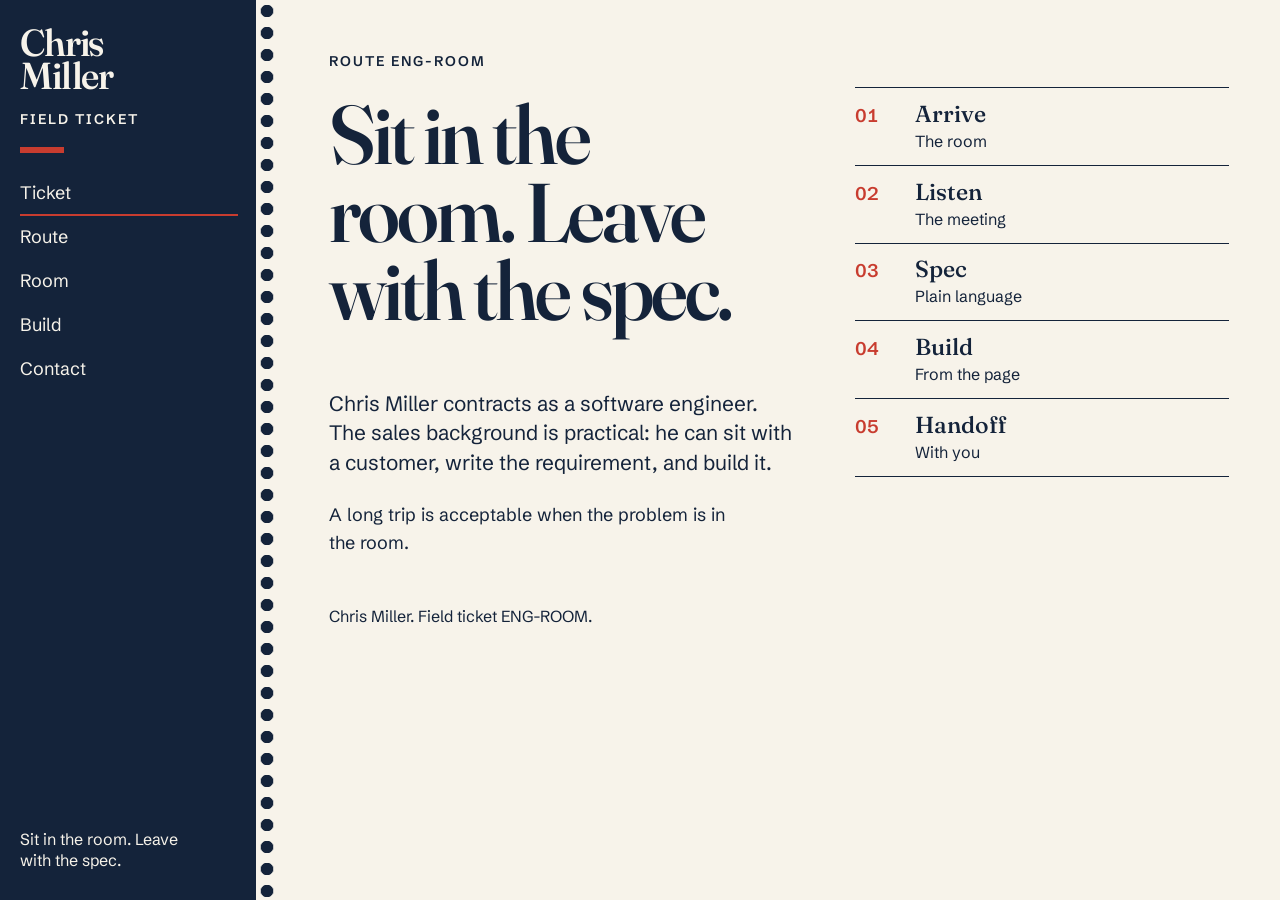
==== commit aba2c60d: "Publish main, acid, and folio for a stable public host." ====
--- a/index.html
+++ b/index.html
@@ -3,46 +3,80 @@
 <head>
   <meta charset="utf-8">
   <meta name="viewport" content="width=device-width, initial-scale=1">
-  <title>Chris Miller, a letter</title>
+  <title>Chris Miller, field ticket</title>
   <meta name="description" content="Chris Miller, software engineering contractor. Sit in the room. Leave with the spec.">
-  <meta name="theme-color" content="#f6f1e6">
+  <meta name="theme-color" content="#f7f3ea">
   <link rel="icon" href="favicon.svg" type="image/svg+xml">
-  <link rel="preload" href="fonts/cormorant.woff2" as="font" type="font/woff2" crossorigin>
+  <link rel="preload" href="fonts/fraunces.woff2" as="font" type="font/woff2" crossorigin>
   <link rel="stylesheet" href="site.css">
   <script>document.documentElement.classList.add("js");</script>
 </head>
 <body>
-  <a class="skip" href="#letter">Skip to the letter</a>
-  <div class="sheet">
-    <header class="letterhead">
-      <p class="name">Chris Miller</p>
+  <a class="skip" href="#ticket-body">Skip to ticket</a>
+  <div class="ticket">
+    <header class="stub">
+      <p class="carrier">Chris Miller</p>
       <button class="menu-button" type="button" data-menu aria-expanded="false" aria-controls="site-nav">Menu</button>
-      <p class="trade">Software engineering</p>
-      <nav id="site-nav" class="letter-nav" data-nav aria-label="Pages">
-        <a href="index.html" aria-current="page">Opening</a>
-        <a href="practice.html">Practice</a>
-        <a href="record.html">Record</a>
-        <a href="session.html">Session</a>
-        <a href="contact.html">Reply</a>
+      <p class="ticket-class">Field ticket</p>
+      <div class="route-mark" aria-hidden="true"></div>
+      <nav id="site-nav" class="site-nav" data-nav aria-label="Pages">
+        <a href="index.html" aria-current="page">Ticket</a>
+        <a href="route.html">Route</a>
+        <a href="room.html">Room</a>
+        <a href="build.html">Build</a>
+        <a href="contact.html">Contact</a>
       </nav>
+      <p class="stub-foot">Sit in the room. Leave with the spec.</p>
     </header>
-    <hr class="rule">
-    <div class="spread">
-      <aside class="margin-note">
-        <p>For the person who has the problem in the room.</p>
-      </aside>
-      <article id="letter" class="letter" tabindex="-1">
-        <p class="dateline">Opening letter</p>
-        <h1>Sit in the room. Leave with the spec.</h1>
-        <p class="salutation">Dear reader,</p>
-        <p>I am Chris Miller. I contract as a software engineer. Sales taught me the useful part: sit with a customer, write the requirement, and build what it names.</p>
-        <p>The meeting is part of the engineering. I write what was decided and what was refused. If the problem is in the room, I will travel to it.</p>
-        <p>The next letter names the work I take.</p>
-        <p class="close">Yours,</p>
-        <p class="sign">Chris Miller</p>
-        <p class="colophon">Sit in the room. Leave with the spec.</p>
-      </article>
-    </div>
+    <div class="perf" aria-hidden="true"></div>
+    <main id="ticket-body" class="ticket-body" tabindex="-1">
+      <div class="frame">
+        <p class="kicker">Route ENG-ROOM</p>
+        <div class="opening">
+          <h1>Sit in the room. Leave with the spec.</h1>
+          <p class="deck">Chris Miller contracts as a software engineer. The sales background is practical: he can sit with a customer, write the requirement, and build it.</p>
+          <ol class="stops">
+            <li>
+              <a href="route.html#arrive">
+                <span class="num">01</span>
+                <span class="name">Arrive</span>
+                <span class="where">The room</span>
+              </a>
+            </li>
+            <li>
+              <a href="route.html#listen">
+                <span class="num">02</span>
+                <span class="name">Listen</span>
+                <span class="where">The meeting</span>
+              </a>
+            </li>
+            <li>
+              <a href="route.html#spec">
+                <span class="num">03</span>
+                <span class="name">Spec</span>
+                <span class="where">Plain language</span>
+              </a>
+            </li>
+            <li>
+              <a href="route.html#build">
+                <span class="num">04</span>
+                <span class="name">Build</span>
+                <span class="where">From the page</span>
+              </a>
+            </li>
+            <li>
+              <a href="route.html#handoff">
+                <span class="num">05</span>
+                <span class="name">Handoff</span>
+                <span class="where">With you</span>
+              </a>
+            </li>
+          </ol>
+        </div>
+        <p class="note">A long trip is acceptable when the problem is in the room.</p>
+        <p class="end">Chris Miller. Field ticket ENG-ROOM.</p>
+      </div>
+    </main>
   </div>
   <script src="site.js"></script>
 </body>
--- a/site.css
+++ b/site.css
@@ -1,31 +1,24 @@
 @font-face {
-  font-family: "Cormorant Garamond";
+  font-family: "Fraunces";
   font-style: normal;
   font-weight: 500 600;
   font-display: swap;
-  src: url("fonts/cormorant.woff2") format("woff2");
+  src: url("fonts/fraunces.woff2") format("woff2");
 }
 
 @font-face {
-  font-family: "Cormorant Garamond";
-  font-style: italic;
-  font-weight: 500;
-  font-display: swap;
-  src: url("fonts/cormorant-italic.woff2") format("woff2");
-}
-
-@font-face {
-  font-family: "Libre Franklin";
+  font-family: "Schibsted Grotesk";
   font-style: normal;
   font-weight: 400 600;
   font-display: swap;
-  src: url("fonts/libre-franklin.woff2") format("woff2");
+  src: url("fonts/schibsted-grotesk.woff2") format("woff2");
 }
 
 :root {
-  --ink: #1c140f;
-  --paper: #f6f1e6;
-  --rule: #9a1c1c;
+  --ink: #14233a;
+  --paper: #f7f3ea;
+  --signal: #c83c2f;
+  --coupon: #efeadd;
   color-scheme: light;
 }
 
@@ -43,18 +36,19 @@
   margin: 0;
   background: var(--paper);
   color: var(--ink);
-  font-family: "Libre Franklin", "Avenir Next", "Segoe UI", sans-serif;
-  font-size: 1.05rem;
-  line-height: 1.5;
+  font-family: "Schibsted Grotesk", "Avenir Next", "Segoe UI", sans-serif;
+  font-size: 1.125rem;
+  font-weight: 400;
+  line-height: 1.55;
 }
 
 :focus-visible {
-  outline: 3px solid var(--ink);
+  outline: 3px solid var(--signal);
   outline-offset: 3px;
 }
 
 ::selection {
-  background: var(--ink);
+  background: var(--signal);
   color: var(--paper);
 }
 
@@ -64,225 +58,366 @@
   top: 0.75rem;
   z-index: 4;
   transform: translateY(-150%);
-  min-height: 44px;
+  background: var(--paper);
+  color: var(--ink);
   padding: 0.65rem 1rem;
+  min-height: 44px;
+}
+
+.skip:focus {
+  transform: translateY(0);
+}
+
+.ticket {
+  display: grid;
+  grid-template-columns: minmax(12.5rem, 16rem) 1.35rem minmax(0, 1fr);
+  min-height: 100vh;
+  min-height: 100dvh;
+}
+
+.stub {
   background: var(--ink);
   color: var(--paper);
-}
-
-.skip:focus {
-  transform: none;
-}
-
-.sheet {
-  padding: clamp(1.6rem, 5vw, 4rem) clamp(1.15rem, 7vw, 6.5rem) 4rem;
-}
-
-.letterhead {
-  display: grid;
-  grid-template-columns: minmax(0, 1fr) auto;
-  align-items: end;
-  gap: 0.35rem 1rem;
-}
-
-.name {
-  grid-column: 1;
-  grid-row: 1;
-  margin: 0;
-  font-family: "Cormorant Garamond", Georgia, serif;
-  font-size: clamp(2.5rem, 5vw, 3.8rem);
-  font-weight: 500;
+  padding: 1.6rem 1.15rem 1.75rem 1.25rem;
+  display: flex;
+  flex-direction: column;
+  min-width: 0;
+}
+
+.carrier {
+  margin: 0;
+  max-width: 6.2ch;
+  font-family: Fraunces, "Iowan Old Style", Palatino, Georgia, serif;
+  font-weight: 560;
+  font-size: 2.35rem;
   line-height: 0.9;
-}
-
-.trade {
-  grid-column: 2;
-  grid-row: 1;
-  justify-self: end;
-  margin: 0 0 0.35rem;
-  font-size: 0.78rem;
+  letter-spacing: -0.03em;
+  font-variation-settings: "opsz" 72, "SOFT" 20, "WONK" 1;
+}
+
+.ticket-class {
+  margin: 1rem 0 0;
+  font-size: 0.875rem;
   font-weight: 600;
   letter-spacing: 0.14em;
   text-transform: uppercase;
+}
+
+/* Punches sit on the tear so the stub reads as a ticket, not a sidebar. */
+.route-mark {
+  width: 2.75rem;
+  height: 0.4rem;
+  margin: 1rem 0 1.15rem;
+  background: var(--signal);
 }
 
 .menu-button {
   display: none;
   align-items: center;
   justify-content: center;
+  min-height: 44px;
   min-width: 44px;
-  min-height: 44px;
-  padding: 0.35rem 0.8rem;
-  border: 1px solid var(--ink);
-  background: var(--paper);
-  color: var(--ink);
+  padding: 0.4rem 0.85rem;
+  border: 1px solid var(--paper);
+  background: transparent;
+  color: var(--paper);
   font: inherit;
   font-weight: 600;
   cursor: pointer;
 }
 
-.letter-nav {
-  grid-column: 1 / -1;
+.site-nav {
   display: flex;
-  flex-wrap: wrap;
-  gap: 0.15rem 1.15rem;
-  margin-top: 0.35rem;
-}
-
-.letter-nav a {
-  display: inline-flex;
+  flex-direction: column;
+}
+
+.site-nav a {
+  display: flex;
   align-items: center;
   min-height: 44px;
-  color: inherit;
-  font-size: 0.98rem;
+  color: var(--paper);
   text-decoration: none;
-}
-
-.letter-nav a[aria-current="page"] {
+  border-bottom: 2px solid transparent;
+}
+
+.site-nav a:hover,
+.site-nav a[aria-current="page"] {
+  border-bottom-color: var(--signal);
+}
+
+.stub-foot {
+  margin: auto 0 0;
+  padding-top: 2rem;
+  max-width: 18ch;
+  font-size: 1rem;
+  line-height: 1.35;
+}
+
+.perf {
+  background-color: var(--paper);
+  background-image: radial-gradient(circle at center, var(--ink) 6px, transparent 6.5px);
+  background-size: 1.35rem 22px;
+  background-repeat: repeat-y;
+  background-position: center top;
+}
+
+.ticket-body {
+  min-width: 0;
+  padding: clamp(1.5rem, 4vw, 4.25rem);
+}
+
+.frame {
+  max-width: 72rem;
+}
+
+.kicker {
+  margin: 0 0 0.9rem;
+  font-size: 0.875rem;
   font-weight: 600;
-  text-decoration: underline;
-  text-underline-offset: 0.28em;
-}
-
-/* The only red on the page. Hotel paper gets one rule under the name. */
-.rule {
-  height: 2px;
-  margin: 0.35rem 0 1.6rem;
-  border: 0;
-  background: var(--rule);
-}
-
-.spread {
-  display: grid;
-  grid-template-columns: minmax(8rem, 13rem) minmax(0, 65ch);
-  gap: 1.25rem 2.5rem;
-  justify-content: start;
-  align-items: start;
-}
-
-.margin-note {
-  margin: 0.35rem 0 0;
-  font-family: "Cormorant Garamond", Georgia, serif;
-  font-style: italic;
-  font-weight: 500;
-  font-size: 1.25rem;
-  line-height: 1.3;
-}
-
-.margin-note p {
-  margin: 0;
-}
-
-.letter p.dateline {
-  margin: 0 0 0.7rem;
-  font-family: "Libre Franklin", "Avenir Next", sans-serif;
-  font-size: 0.78rem;
-  font-weight: 600;
-  font-style: normal;
-  line-height: 1.4;
   letter-spacing: 0.14em;
   text-transform: uppercase;
 }
 
+h1,
+h2,
+.num,
+.lines dt {
+  font-family: Fraunces, "Iowan Old Style", Palatino, Georgia, serif;
+  font-weight: 560;
+  font-variation-settings: "opsz" 96, "SOFT" 30, "WONK" 1;
+}
+
 h1 {
+  margin: 0;
+  max-width: 12ch;
+  font-size: clamp(2.8rem, 6.5vw, 6rem);
+  line-height: 0.94;
+  letter-spacing: -0.035em;
+  text-wrap: balance;
+}
+
+h2 {
+  margin: 0 0 0.65rem;
+  font-size: clamp(2rem, 4vw, 3rem);
+  line-height: 1;
+  letter-spacing: -0.03em;
+}
+
+.deck,
+.prose p,
+.lines dd,
+.field,
+.end,
+.brief-out p {
+  max-width: 65ch;
+}
+
+.deck {
+  margin: 1.25rem 0 0;
+  max-width: 36ch;
+  font-size: 1.3rem;
+  line-height: 1.4;
+}
+
+.opening {
+  display: grid;
+  grid-template-columns: minmax(0, 1.15fr) minmax(15rem, 0.9fr);
+  gap: 2rem 3rem;
+  align-items: end;
+}
+
+.opening h1 {
+  grid-column: 1;
+  grid-row: 1;
+}
+
+.opening .deck {
+  grid-column: 1;
+  grid-row: 2;
+}
+
+.opening .stops {
+  grid-column: 2;
+  grid-row: 1 / span 2;
+}
+
+.stops,
+.timetable,
+.lines {
+  list-style: none;
+  margin: 0;
+  padding: 0;
+}
+
+.stops {
+  border-top: 1px solid var(--ink);
+}
+
+.stops a {
+  display: grid;
+  grid-template-columns: 3rem minmax(0, 1fr);
+  gap: 0.15rem 0.75rem;
+  align-items: baseline;
+  min-height: 44px;
+  padding: 0.8rem 0 0.7rem;
+  border-bottom: 1px solid var(--ink);
+  color: inherit;
+  text-decoration: none;
+}
+
+.stops .where {
+  grid-column: 2;
+  font-size: 1rem;
+}
+
+.num {
+  margin: 0;
+  color: var(--signal);
+  font-family: "Schibsted Grotesk", sans-serif;
+  font-weight: 600;
+  font-size: 1.15rem;
+  line-height: 1;
+  letter-spacing: 0.04em;
+  font-variant-numeric: lining-nums tabular-nums;
+  font-variation-settings: normal;
+}
+
+.stops .name,
+.timetable h2 {
+  font-family: Fraunces, Georgia, serif;
+}
+
+.stops .name {
+  font-size: 1.45rem;
+  line-height: 1.1;
+}
+
+.note {
+  margin: 1.5rem 0 0;
+  max-width: 36ch;
+}
+
+.prose {
+  margin-top: 1.5rem;
+}
+
+.prose p {
   margin: 0 0 1rem;
-  max-width: 16ch;
-  font-family: "Cormorant Garamond", Georgia, serif;
-  font-size: clamp(2.6rem, 5.4vw, 4.4rem);
-  font-weight: 500;
-  line-height: 0.98;
-  text-wrap: balance;
-}
-
-.letter p {
+}
+
+.timetable {
+  margin-top: 2.25rem;
+}
+
+.timetable li {
+  display: grid;
+  grid-template-columns: 4.25rem minmax(0, 65ch);
+  gap: 0.4rem 1.25rem;
+  padding: 1.6rem 0;
+  border-top: 1px solid var(--ink);
+  scroll-margin-top: 1rem;
+}
+
+.hint {
+  margin: 0.85rem 0 0;
   max-width: 65ch;
-  margin: 0 0 0.95rem;
-  font-family: "Cormorant Garamond", Georgia, serif;
-  font-size: 1.4rem;
-  font-weight: 500;
-  line-height: 1.42;
-}
-
-.letter p.salutation,
-.letter p.close,
-.letter p.sign {
-  font-style: italic;
-}
-
-.letter p.sign {
-  margin-top: 0.15rem;
-  font-size: 2rem;
-  line-height: 1;
-}
-
-.letter p.colophon {
-  max-width: 65ch;
+}
+
+.with-quote {
+  display: grid;
+  grid-template-columns: minmax(0, 62ch) minmax(12rem, 18rem);
+  gap: 1.5rem 3rem;
+  align-items: start;
+  margin-top: 1.75rem;
+}
+
+blockquote {
   margin: 2rem 0 0;
-  font-family: "Libre Franklin", "Avenir Next", sans-serif;
-  font-size: 0.95rem;
-  font-weight: 400;
-  font-style: normal;
-  line-height: 1.45;
+  padding: 0;
+}
+
+blockquote p {
+  margin: 0;
+  max-width: 14ch;
+  font-family: Fraunces, Georgia, serif;
+  font-size: clamp(1.85rem, 3vw, 2.7rem);
+  font-weight: 560;
+  line-height: 1.02;
+  letter-spacing: -0.03em;
+  font-variation-settings: "opsz" 80, "SOFT" 40, "WONK" 1;
+}
+
+.lines {
+  margin-top: 2rem;
+}
+
+.lines div {
+  display: grid;
+  grid-template-columns: 8rem minmax(0, 48ch);
+  gap: 0.75rem 1.25rem;
+  align-items: baseline;
+  padding: 0.95rem 0;
+  border-top: 1px solid var(--ink);
+}
+
+.lines dt {
+  margin: 0;
+  font-size: 1.65rem;
+}
+
+.lines dd {
+  margin: 0;
 }
 
 .brief-form {
-  max-width: 65ch;
-  margin: 0.4rem 0 1.2rem;
+  margin-top: 1.75rem;
+  max-width: 46rem;
+  border-top: 1px solid var(--ink);
 }
 
 .field {
   display: grid;
-  grid-template-columns: 7.5rem minmax(0, 1fr);
-  gap: 0.4rem 1rem;
+  grid-template-columns: 8.5rem minmax(0, 1fr);
+  gap: 0.65rem 1rem;
   align-items: end;
-  margin-bottom: 0.85rem;
+  padding: 0.85rem 0 0.35rem;
+  border-bottom: 1px solid var(--ink);
+}
+
+.field label {
+  font-weight: 600;
 }
 
 .field-block {
   align-items: start;
 }
 
-.field label {
-  font-weight: 600;
-  padding-bottom: 0.45rem;
-}
-
 .field-block label {
-  padding-top: 0.55rem;
-  padding-bottom: 0;
+  padding-top: 0.7rem;
 }
 
 input,
 textarea {
   width: 100%;
   min-height: 44px;
-  padding: 0.4rem 0;
+  margin: 0;
+  padding: 0.55rem 0;
   border: 0;
-  border-bottom: 1px solid var(--ink);
   border-radius: 0;
   background: transparent;
   color: inherit;
   font: inherit;
-  font-size: 1rem;
 }
 
 textarea {
-  min-height: 8rem;
+  min-height: 8.5rem;
   resize: vertical;
 }
 
-.letter p.hint {
-  margin: 0 0 0.9rem;
-  font-family: "Libre Franklin", "Avenir Next", sans-serif;
-  font-size: 0.95rem;
-  font-weight: 400;
-  font-style: normal;
-  line-height: 1.45;
-}
-
 .submit {
-  min-height: 44px;
-  padding: 0.55rem 1rem;
+  margin-top: 1.25rem;
+  min-height: 44px;
+  padding: 0.7rem 1.15rem;
   border: 0;
   background: var(--ink);
   color: var(--paper);
@@ -291,28 +426,30 @@
   cursor: pointer;
 }
 
+.submit:hover {
+  background: var(--signal);
+  color: var(--paper);
+}
+
 .brief-out {
+  margin-top: 2rem;
   max-width: 65ch;
-  margin: 0 0 1rem;
 }
 
 .brief-out h2 {
-  margin: 0 0 0.4rem;
-  font-family: "Cormorant Garamond", Georgia, serif;
   font-size: 2rem;
-  font-weight: 500;
 }
 
 .brief-out pre {
-  margin: 0.4rem 0;
-  padding: 0;
+  margin: 0.5rem 0 0;
+  padding: 1rem 1.1rem;
   max-width: 100%;
-  background: transparent;
+  background: var(--coupon);
   white-space: pre-wrap;
   overflow-wrap: anywhere;
-  font-family: "Cormorant Garamond", Georgia, serif;
-  font-size: 1.25rem;
-  line-height: 1.4;
+  font-family: "Schibsted Grotesk", sans-serif;
+  font-size: 1.05rem;
+  line-height: 1.45;
 }
 
 .brief-out a {
@@ -322,14 +459,52 @@
   color: inherit;
 }
 
+.end {
+  margin: 3rem 0 0;
+  font-size: 1rem;
+}
+
 [hidden] {
   display: none !important;
 }
 
+@media (max-width: 900px) {
+  .opening,
+  .with-quote {
+    grid-template-columns: 1fr;
+  }
+
+  .opening h1,
+  .opening .deck,
+  .opening .stops {
+    grid-column: 1;
+    grid-row: auto;
+  }
+
+  blockquote {
+    margin-top: 0.5rem;
+  }
+}
+
 @media (max-width: 760px) {
-  .spread {
+  .ticket {
     grid-template-columns: minmax(0, 1fr);
-    gap: 0.8rem;
+    grid-template-rows: auto 1.25rem auto;
+  }
+
+  .stub {
+    display: grid;
+    grid-template-columns: minmax(0, 1fr) auto;
+    column-gap: 0.75rem;
+    align-items: center;
+    padding: 1rem 1rem 0.85rem;
+  }
+
+  .carrier {
+    grid-column: 1;
+    grid-row: 1;
+    max-width: none;
+    font-size: 2rem;
   }
 
   .js .menu-button {
@@ -338,31 +513,60 @@
     grid-row: 1;
   }
 
-  .trade {
+  .ticket-class,
+  .route-mark,
+  .site-nav,
+  .stub-foot {
     grid-column: 1 / -1;
-    grid-row: 2;
-    justify-self: start;
-    margin: 0.2rem 0 0;
-  }
-
-  .js .letter-nav {
+  }
+
+  .ticket-class {
+    margin-top: 0.35rem;
+  }
+
+  .route-mark {
+    margin: 0.7rem 0 0.35rem;
+  }
+
+  .stub-foot {
+    margin: 0.35rem 0 0.2rem;
+    padding-top: 0;
+    max-width: 36ch;
+  }
+
+  .js .site-nav {
     display: none;
   }
 
-  .js .letter-nav.is-open {
+  .js .site-nav.is-open {
     display: flex;
-    flex-direction: column;
-    gap: 0;
-  }
-
+    padding-bottom: 0.4rem;
+  }
+
+  .perf {
+    height: 1.25rem;
+    background-repeat: repeat-x;
+    background-size: 22px 1.25rem;
+  }
+
+  .ticket-body {
+    padding: 1.35rem 1.1rem 3rem;
+  }
+}
+
+@media (max-width: 560px) {
+  .timetable li,
+  .lines div,
   .field {
     grid-template-columns: minmax(0, 1fr);
-    gap: 0.15rem;
-  }
-
-  .field label,
+  }
+
+  .field label {
+    padding-top: 0;
+  }
+
   .field-block label {
-    padding: 0;
+    padding-top: 0;
   }
 }
 
